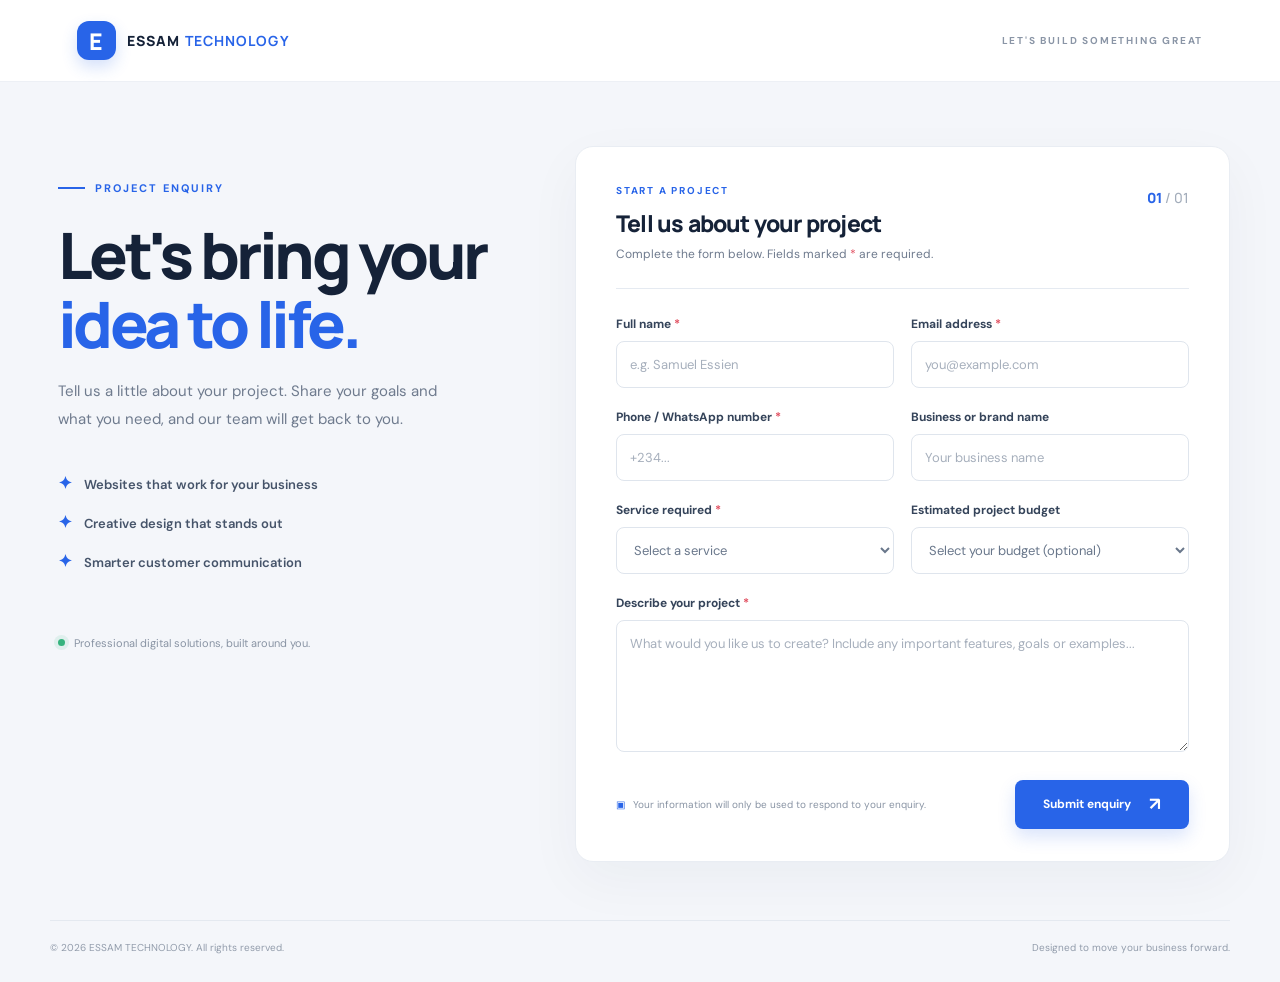
==== index.html @ 838b2a12 "Add files via upload" ====
<!DOCTYPE html>
<html lang="en">
<head>
  <meta charset="UTF-8">
  <meta name="viewport" content="width=device-width, initial-scale=1.0">
  <meta name="theme-color" content="#101827">
  <meta name="description" content="Tell ESSAM TECHNOLOGY about your project. Submit a website, e-commerce, graphic design or WhatsApp automation enquiry.">
  <title>Project Enquiry | ESSAM TECHNOLOGY</title>
  <link rel="preconnect" href="https://fonts.googleapis.com">
  <link rel="preconnect" href="https://fonts.gstatic.com" crossorigin>
  <link href="https://fonts.googleapis.com/css2?family=DM+Sans:wght@400;500;600;700&family=Manrope:wght@400;500;600;700;800&display=swap" rel="stylesheet">
  <link rel="stylesheet" href="style.css">
</head>
<body>
  <header class="topbar">
    <a class="brand" href="#" aria-label="ESSAM TECHNOLOGY home">
      <span class="brand-mark">E</span>
      <span class="brand-name">ESSAM <b>TECHNOLOGY</b></span>
    </a>
    <span class="top-note">LET'S BUILD SOMETHING GREAT</span>
  </header>

  <main class="page-shell">
    <section class="intro">
      <div class="eyebrow"><span class="eyebrow-line"></span> PROJECT ENQUIRY</div>
      <h1>Let's bring your<br><span>idea to life.</span></h1>
      <p class="intro-copy">Tell us a little about your project. Share your goals and what you need, and our team will get back to you.</p>
      <div class="service-points">
        <div><span class="point-icon">✦</span> Websites that work for your business</div>
        <div><span class="point-icon">✦</span> Creative design that stands out</div>
        <div><span class="point-icon">✦</span> Smarter customer communication</div>
      </div>
      <div class="intro-footer">
        <span class="footer-dot"></span>
        <span>Professional digital solutions, built around you.</span>
      </div>
    </section>

    <section class="form-panel" aria-labelledby="form-title">
      <div class="form-heading">
        <div>
          <div class="form-kicker">START A PROJECT</div>
          <h2 id="form-title">Tell us about your project</h2>
          <p>Complete the form below. Fields marked <span class="required">*</span> are required.</p>
        </div>
        <div class="step-number">01 <span>/ 01</span></div>
      </div>

      <form id="enquiryForm">
        <div class="form-grid">
          <div class="field">
            <label for="fullName">Full name <span class="required">*</span></label>
            <input id="fullName" name="fullName" type="text" placeholder="e.g. Samuel Essien" autocomplete="name" required>
          </div>
          <div class="field">
            <label for="email">Email address <span class="required">*</span></label>
            <input id="email" name="email" type="email" placeholder="you@example.com" autocomplete="email" required>
          </div>
          <div class="field">
            <label for="phone">Phone / WhatsApp number <span class="required">*</span></label>
            <input id="phone" name="phone" type="tel" placeholder="+234..." autocomplete="tel" required>
          </div>
          <div class="field">
            <label for="businessName">Business or brand name</label>
            <input id="businessName" name="businessName" type="text" placeholder="Your business name" autocomplete="organization">
          </div>
          <div class="field">
            <label for="service">Service required <span class="required">*</span></label>
            <select id="service" name="service" required>
              <option value="" disabled selected>Select a service</option>
              <option>Website Development</option>
              <option>E-commerce Website Development</option>
              <option>Website Redesign</option>
              <option>Professional Logo Design</option>
              <option>Graphic Design Services</option>
              <option>WhatsApp Business Automation</option>
              <option>Other / Not sure yet</option>
            </select>
          </div>
          <div class="field">
            <label for="budget">Estimated project budget</label>
            <select id="budget" name="budget">
              <option value="" selected>Select your budget (optional)</option>
              <option>Below ₦50,000</option>
              <option>₦50,000 – ₦100,000</option>
              <option>₦100,000 – ₦250,000</option>
              <option>₦250,000 – ₦500,000</option>
              <option>₦500,000 – ₦1,000,000</option>
              <option>Above ₦1,000,000</option>
              <option>Let's discuss</option>
            </select>
          </div>
          <div class="field field-full">
            <label for="description">Describe your project <span class="required">*</span></label>
            <textarea id="description" name="description" rows="5" placeholder="What would you like us to create? Include any important features, goals or examples..." required></textarea>
          </div>
        </div>

        <div class="form-bottom">
          <p class="privacy-note"><span class="lock-icon">▣</span> Your information will only be used to respond to your enquiry.</p>
          <button id="submitBtn" type="submit">
            <span class="button-label">Submit enquiry</span>
            <span class="button-arrow">↗</span>
          </button>
        </div>
        <div id="formMessage" class="form-message" role="status" aria-live="polite"></div>
      </form>
    </section>
  </main>

  <footer class="site-footer">
    <span>© <span id="year"></span> ESSAM TECHNOLOGY. All rights reserved.</span>
    <span>Designed to move your business forward.</span>
  </footer>
  <script src="script.js"></script>
</body>
</html>
---- style.css ----
* { box-sizing: border-box; }
:root {
  --ink: #152238;
  --muted: #6f7b8e;
  --blue: #2864e8;
  --blue-dark: #1c4fc4;
  --line: #e5eaf1;
  --soft: #f5f7fb;
}
html { scroll-behavior: smooth; }
body {
  margin: 0;
  min-height: 100vh;
  color: var(--ink);
  background: #f4f6fa;
  font-family: "DM Sans", sans-serif;
}
.topbar {
  height: 82px;
  padding: 0 max(6vw, 24px);
  display: flex;
  align-items: center;
  justify-content: space-between;
  background: #fff;
  border-bottom: 1px solid #edf0f5;
}
.brand { display: flex; align-items: center; gap: 11px; color: var(--ink); text-decoration: none; }
.brand-mark {
  display: grid; place-items: center; width: 39px; height: 39px; border-radius: 12px;
  color: white; background: var(--blue); font: 800 23px "Manrope", sans-serif;
  box-shadow: 0 7px 16px #2864e833;
}
.brand-name { font: 800 14px "Manrope", sans-serif; letter-spacing: .08em; }
.brand-name b { color: var(--blue); }
.top-note { color: #8a95a6; font-size: 10px; font-weight: 700; letter-spacing: .18em; }
.page-shell {
  width: min(1180px, calc(100% - 48px));
  margin: 64px auto 58px;
  display: grid;
  grid-template-columns: .82fr 1.18fr;
  gap: 70px;
  align-items: start;
}
.intro { padding: 35px 0 0 8px; }
.eyebrow, .form-kicker {
  display: flex; align-items: center; gap: 10px; color: var(--blue);
  font-size: 11px; font-weight: 700; letter-spacing: .18em;
}
.eyebrow-line { width: 27px; height: 2px; background: var(--blue); }
h1 {
  margin: 25px 0 20px; font: 800 clamp(42px, 5vw, 65px)/1.08 "Manrope", sans-serif;
  letter-spacing: -.055em;
}
h1 span { color: var(--blue); }
.intro-copy { max-width: 405px; color: var(--muted); font-size: 15px; line-height: 1.85; }
.service-points { display: grid; gap: 17px; margin-top: 38px; color: #46546a; font-size: 13px; font-weight: 600; }
.point-icon { margin-right: 9px; color: var(--blue); font-size: 17px; }
.intro-footer { display: flex; align-items: center; gap: 9px; margin-top: 64px; color: #8994a4; font-size: 11px; }
.footer-dot { width: 7px; height: 7px; border-radius: 50%; background: #36b37e; box-shadow: 0 0 0 4px #36b37e1c; }
.form-panel {
  padding: 37px 40px 32px; background: #fff; border: 1px solid #e9edf3; border-radius: 18px;
  box-shadow: 0 18px 55px #172b4d0b;
}
.form-heading { display: flex; justify-content: space-between; gap: 20px; padding-bottom: 26px; border-bottom: 1px solid var(--line); }
.form-kicker { font-size: 10px; }
h2 { margin: 10px 0 7px; font: 800 23px "Manrope", sans-serif; letter-spacing: -.035em; }
.form-heading p { margin: 0; color: var(--muted); font-size: 12px; }
.required { color: #e14f60; }
.step-number { color: var(--blue); font: 800 14px "Manrope", sans-serif; white-space: nowrap; padding-top: 4px; }
.step-number span { color: #a3adbb; font-weight: 500; }
.form-grid { display: grid; grid-template-columns: 1fr 1fr; gap: 21px 17px; padding-top: 27px; }
.field { min-width: 0; }
.field-full { grid-column: 1 / -1; }
label { display: block; margin-bottom: 9px; color: #35445a; font-size: 12px; font-weight: 700; }
input, select, textarea {
  width: 100%; border: 1px solid #dfe5ed; border-radius: 8px; background: #fff;
  color: var(--ink); font: 13px "DM Sans", sans-serif; outline: none; transition: border .2s, box-shadow .2s;
}
input, select { height: 47px; padding: 0 13px; }
textarea { min-height: 125px; padding: 13px; resize: vertical; line-height: 1.6; }
input::placeholder, textarea::placeholder { color: #a6afbc; }
select { color: #69778b; }
input:focus, select:focus, textarea:focus { border-color: #7da1f5; box-shadow: 0 0 0 3px #2864e814; }
.form-bottom { display: flex; align-items: center; justify-content: space-between; gap: 16px; margin-top: 23px; }
.privacy-note { color: #8994a4; font-size: 10px; line-height: 1.5; }
.lock-icon { margin-right: 5px; color: var(--blue); }
button {
  display: inline-flex; align-items: center; justify-content: center; gap: 18px; min-width: 174px;
  height: 49px; padding: 0 17px; border: 0; border-radius: 8px; color: #fff;
  background: var(--blue); font: 700 12px "DM Sans", sans-serif; cursor: pointer;
  box-shadow: 0 8px 17px #2864e82c; transition: background .2s, transform .2s;
}
button:hover { background: var(--blue-dark); transform: translateY(-1px); }
button:disabled { opacity: .65; cursor: wait; transform: none; }
.button-arrow { font-size: 18px; }
.form-message { display: none; margin-top: 18px; padding: 12px 14px; border-radius: 8px; font-size: 12px; line-height: 1.6; }
.form-message.show { display: block; }
.form-message.success { color: #176b48; background: #eaf8f1; border: 1px solid #cceedd; }
.form-message.error { color: #a33340; background: #fff0f1; border: 1px solid #f5d1d5; }
.site-footer {
  width: min(1180px, calc(100% - 48px)); margin: 0 auto; padding: 20px 0 28px;
  display: flex; justify-content: space-between; gap: 15px; border-top: 1px solid #e4e9f0;
  color: #929cab; font-size: 10px;
}
@media (max-width: 900px) {
  .page-shell { grid-template-columns: 1fr; gap: 35px; margin-top: 35px; }
  .intro { padding: 5px 3px 0; }
  .intro-footer { margin-top: 30px; }
}
@media (max-width: 600px) {
  .topbar { height: 70px; padding: 0 20px; }
  .top-note { display: none; }
  .page-shell, .site-footer { width: calc(100% - 30px); }
  .page-shell { margin-top: 28px; }
  .form-panel { padding: 25px 19px 22px; border-radius: 14px; }
  .form-grid { grid-template-columns: 1fr; gap: 18px; padding-top: 22px; }
  .field-full { grid-column: auto; }
  h1 { font-size: 45px; }
  h2 { font-size: 20px; }
  .form-bottom { align-items: stretch; flex-direction: column; }
  button { width: 100%; }
  .site-footer { flex-direction: column; }
}
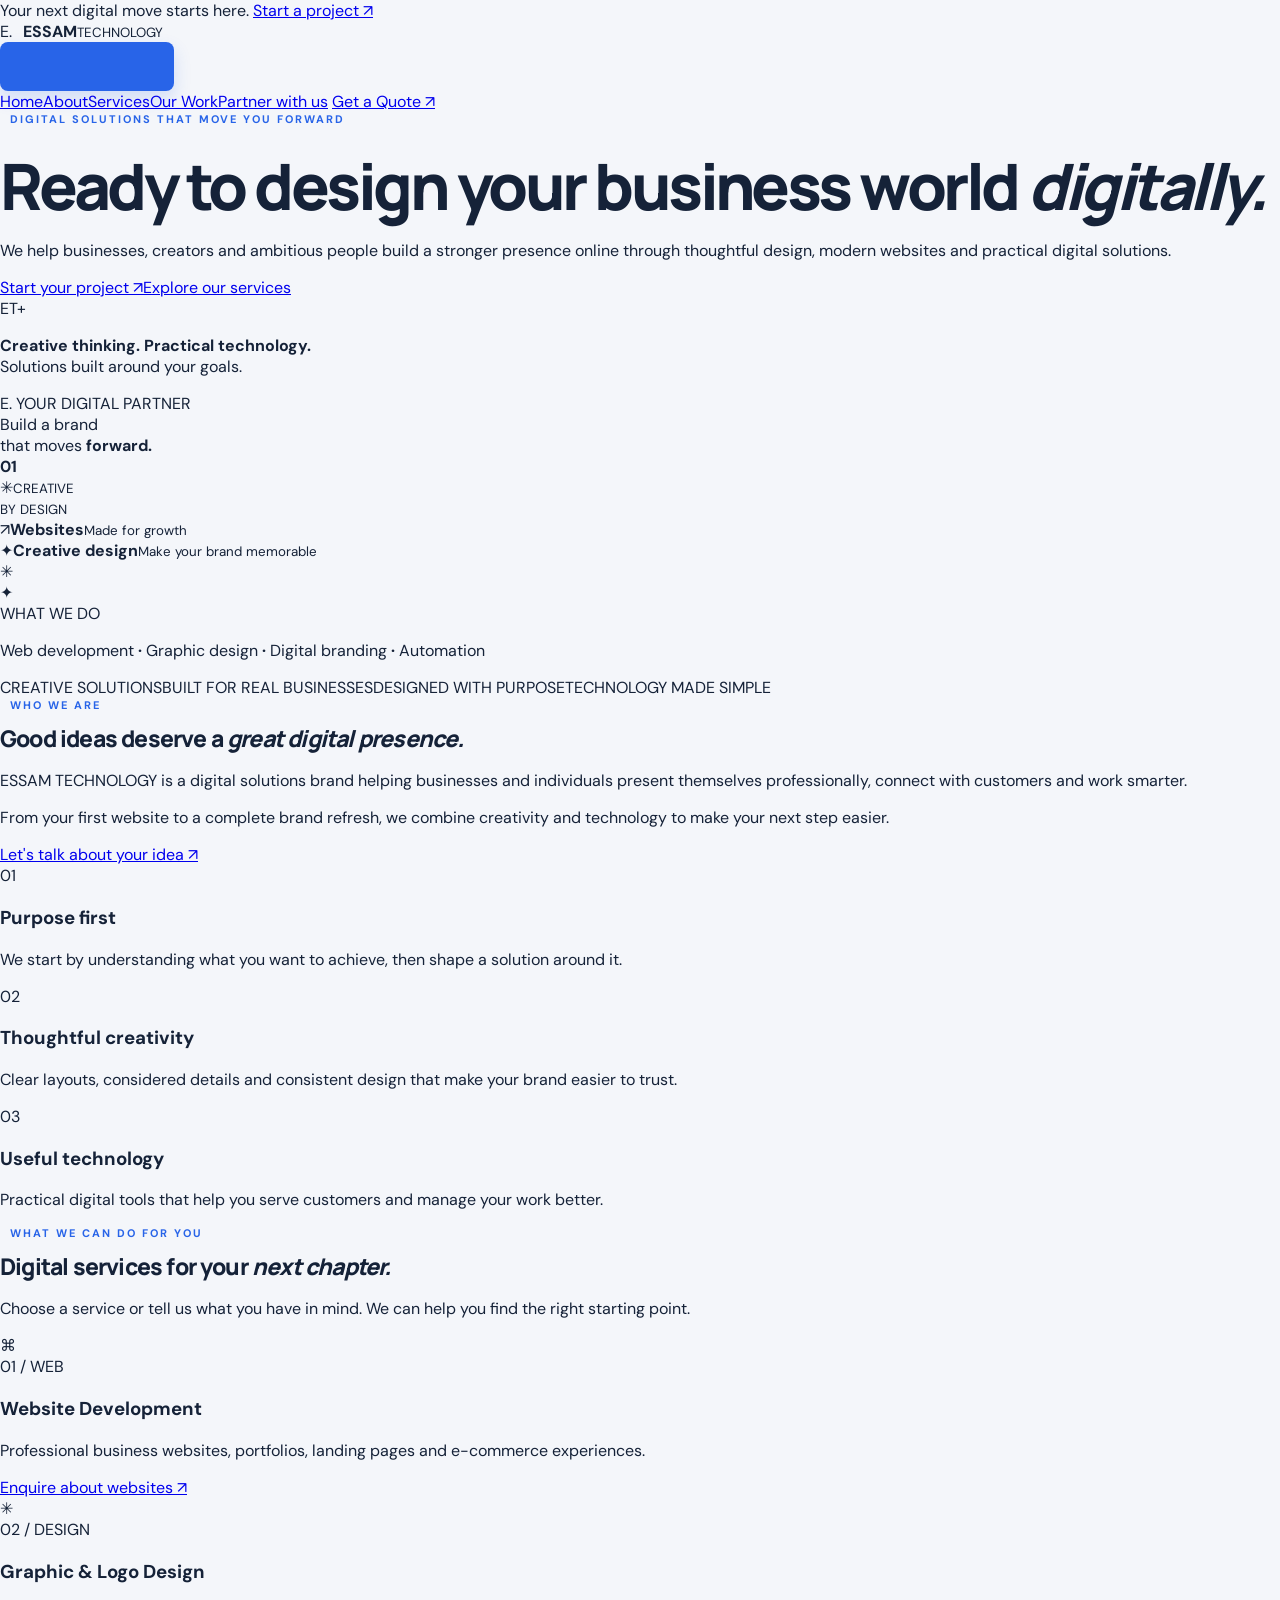
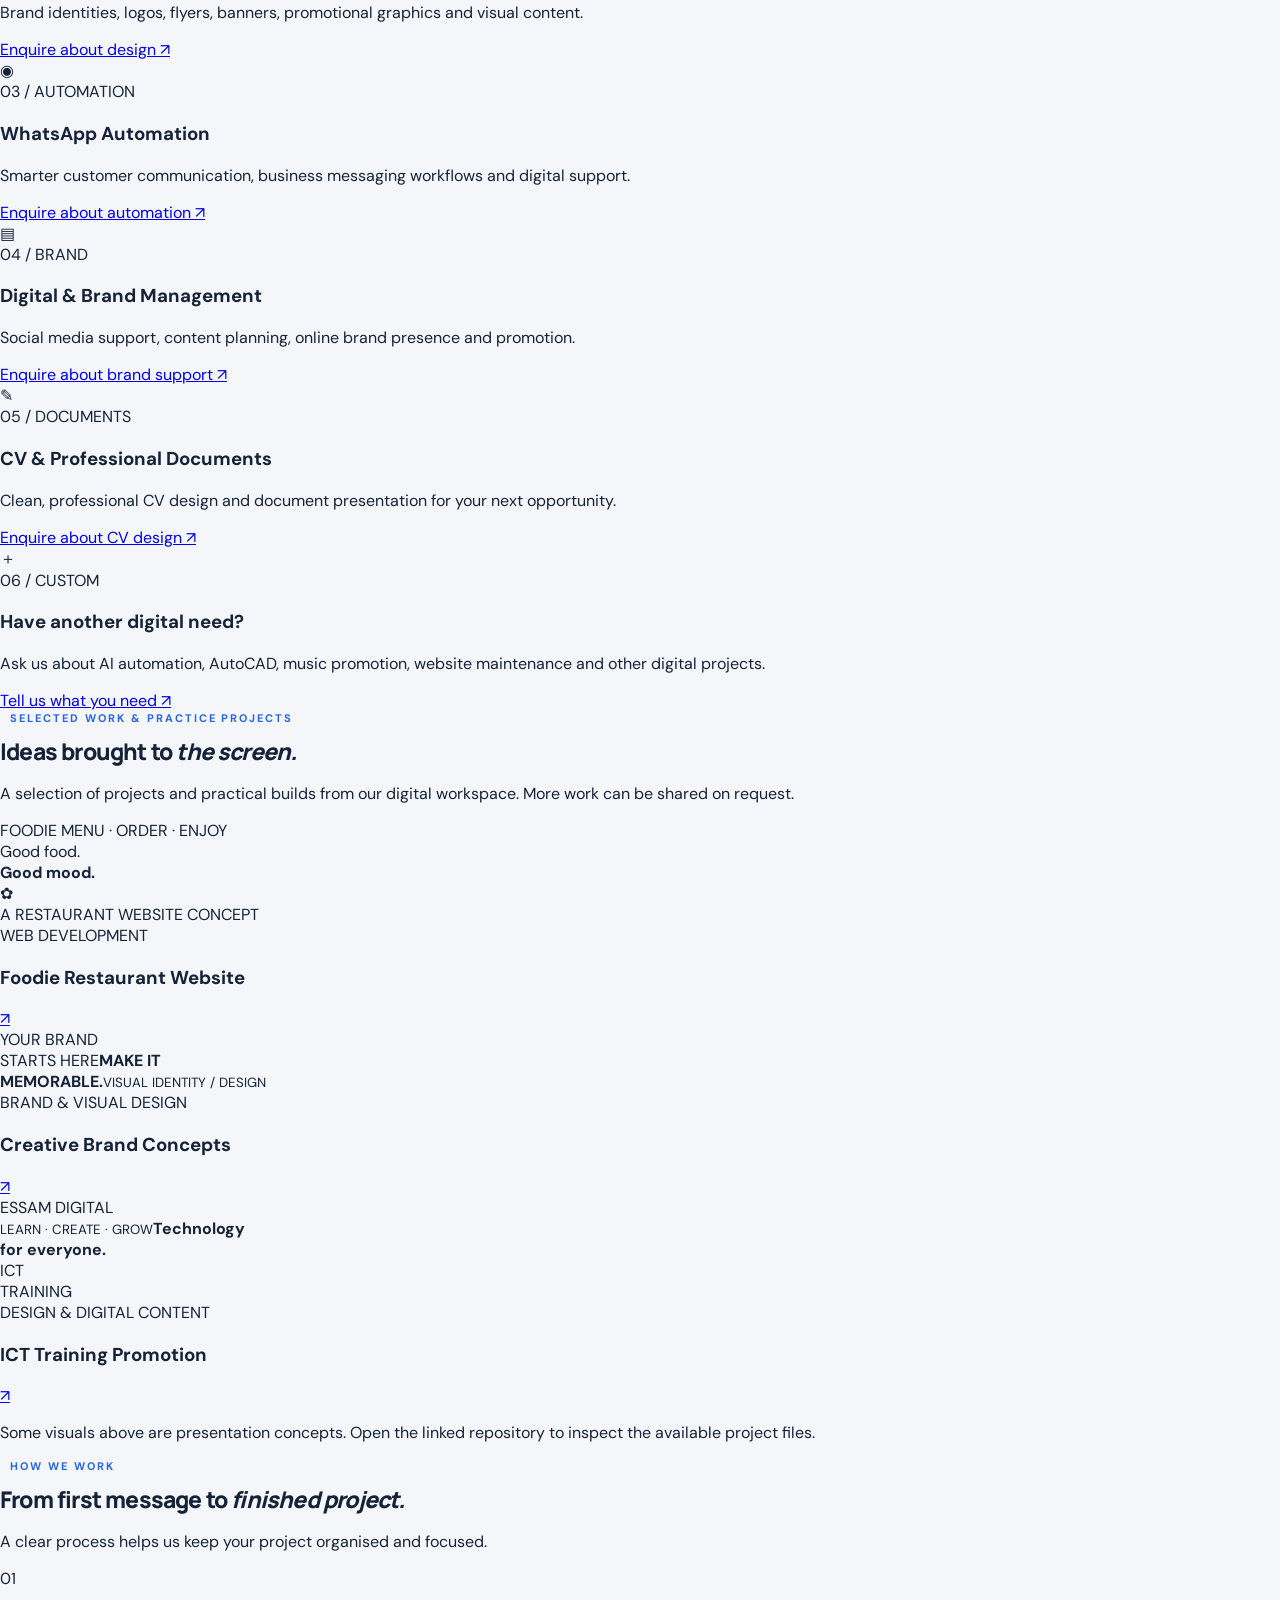
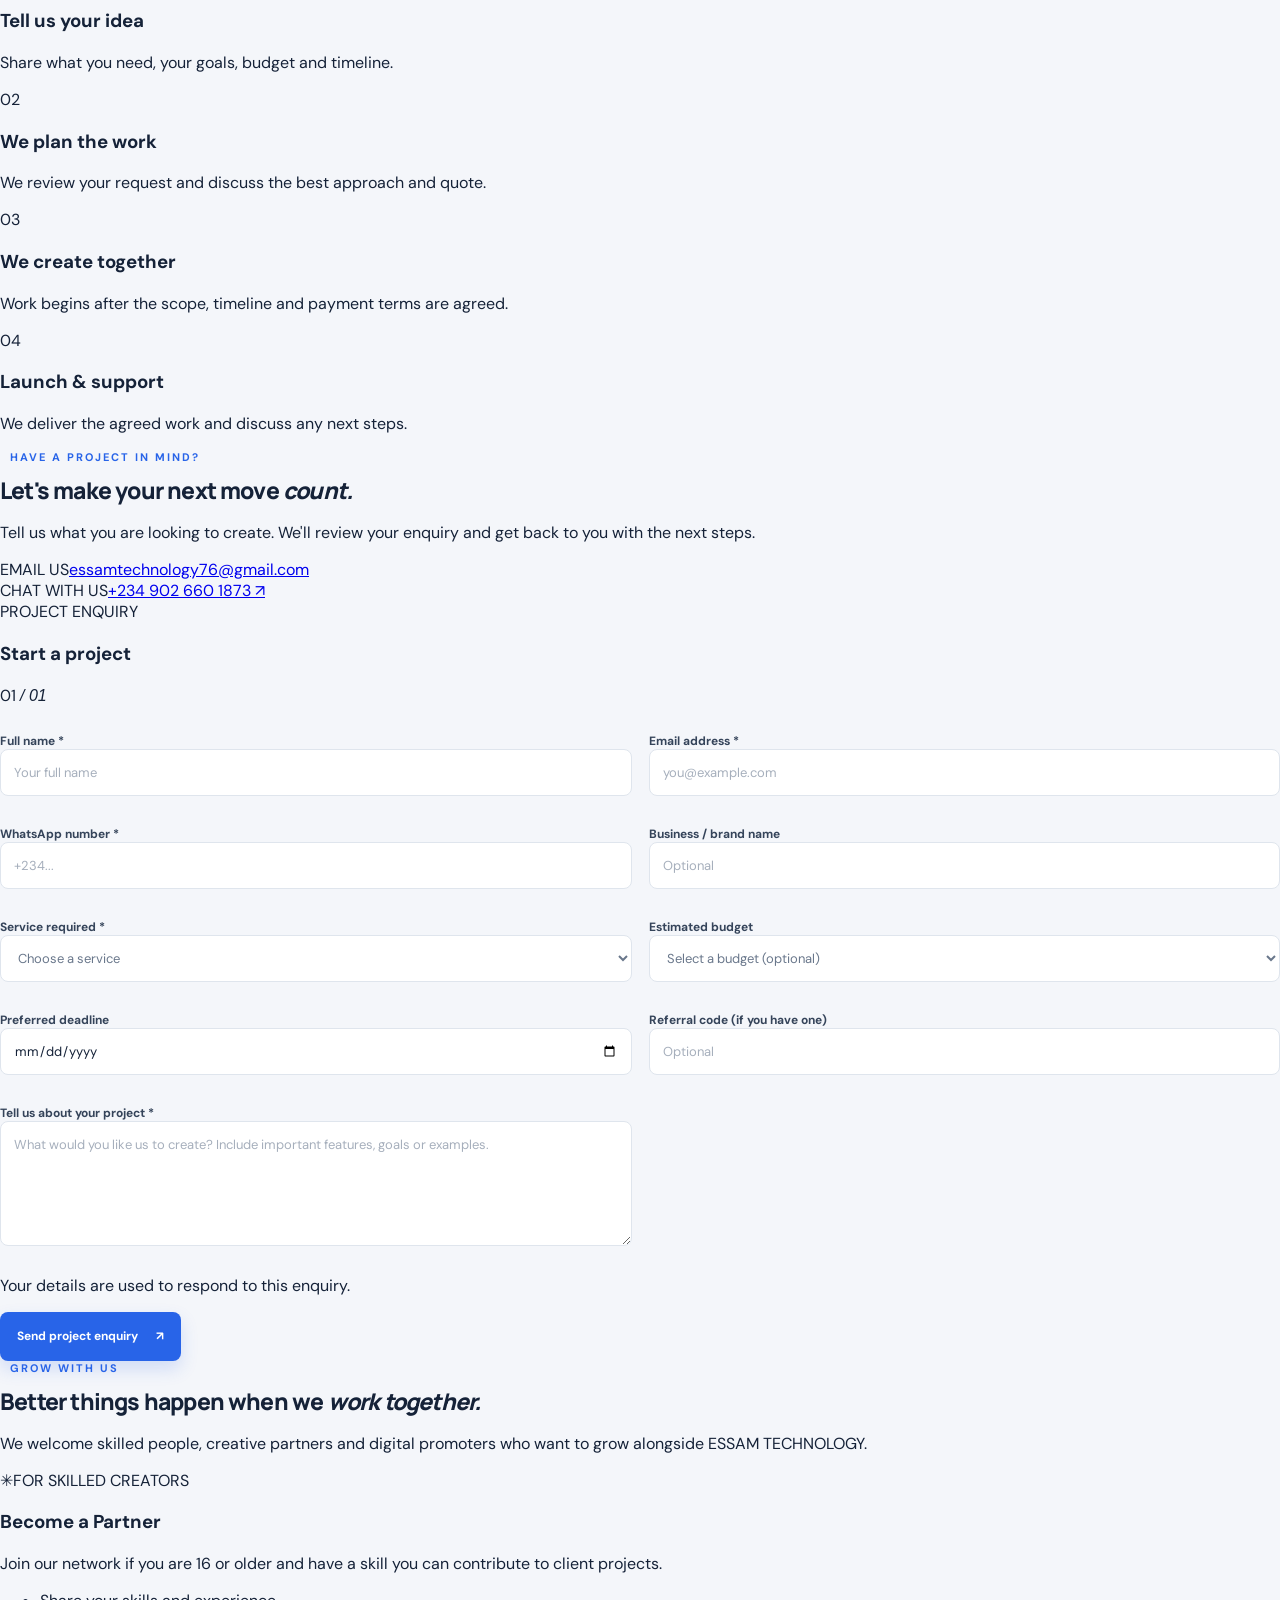
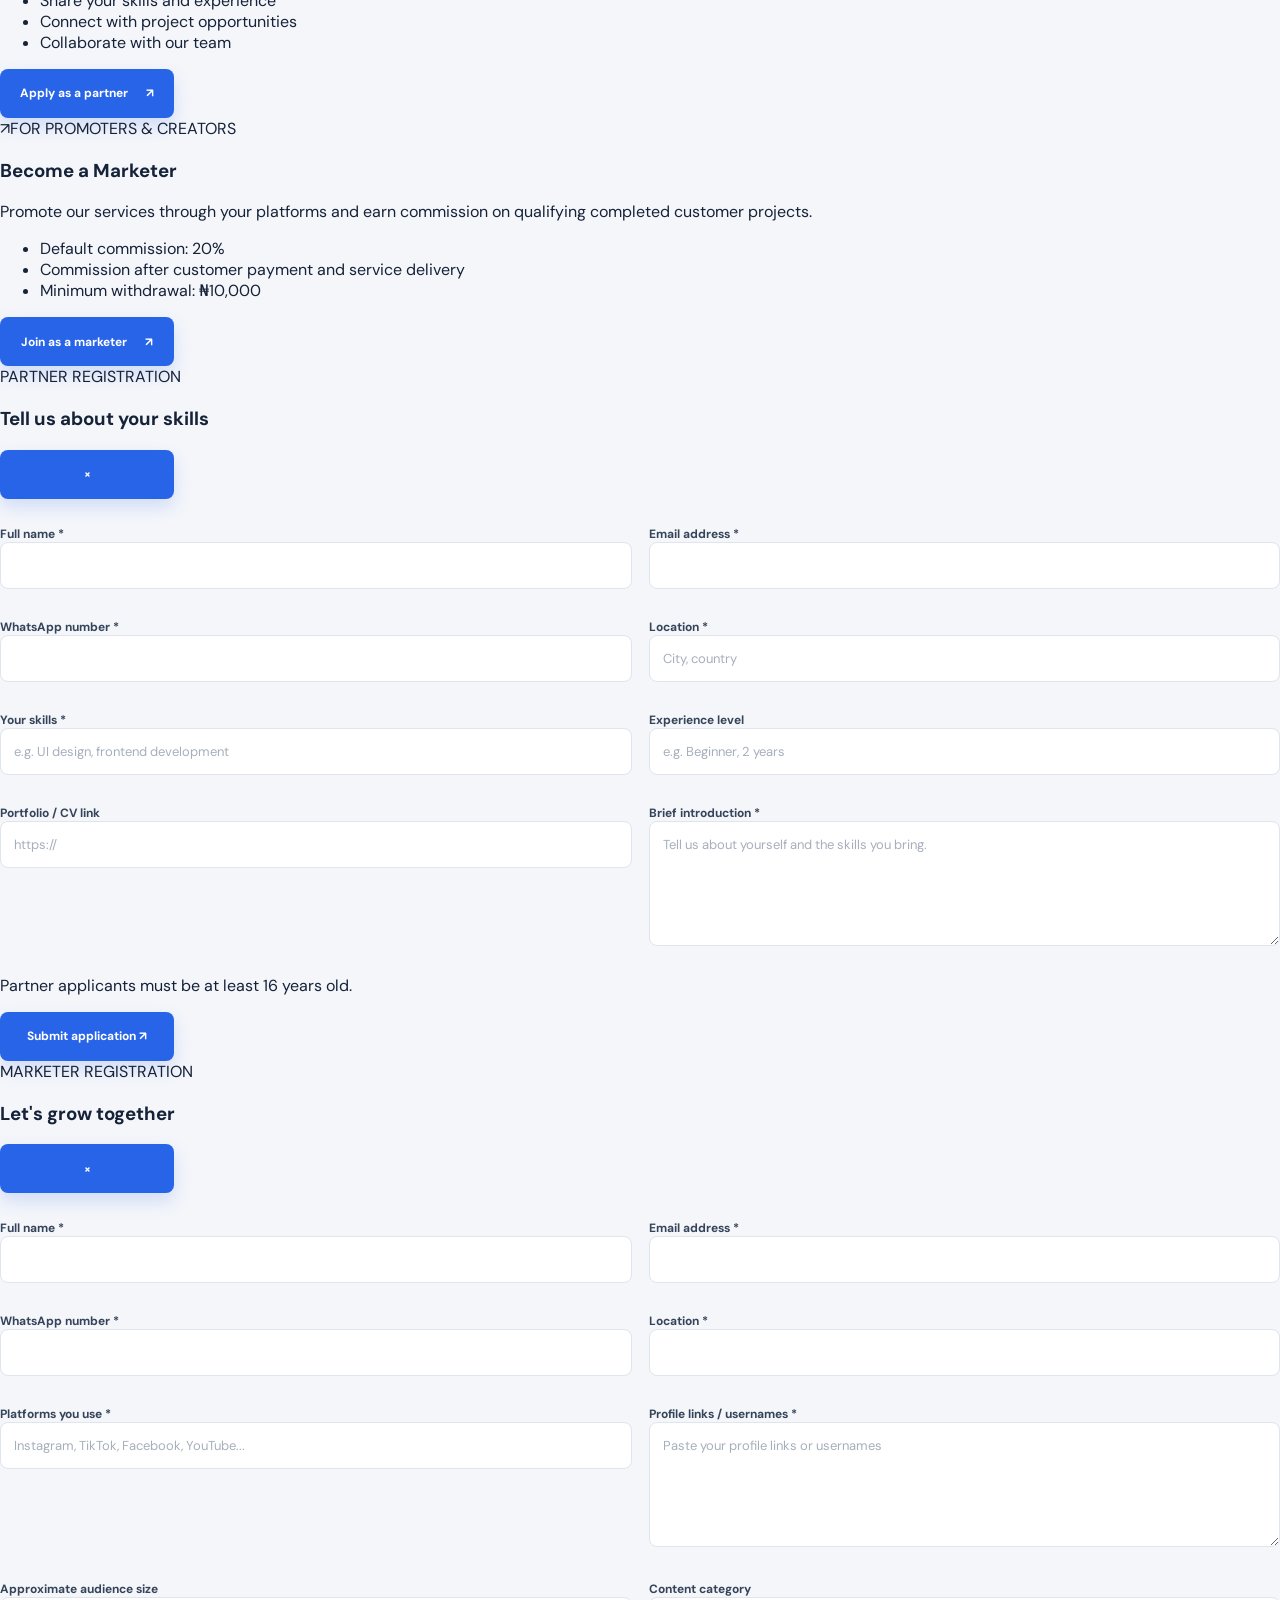
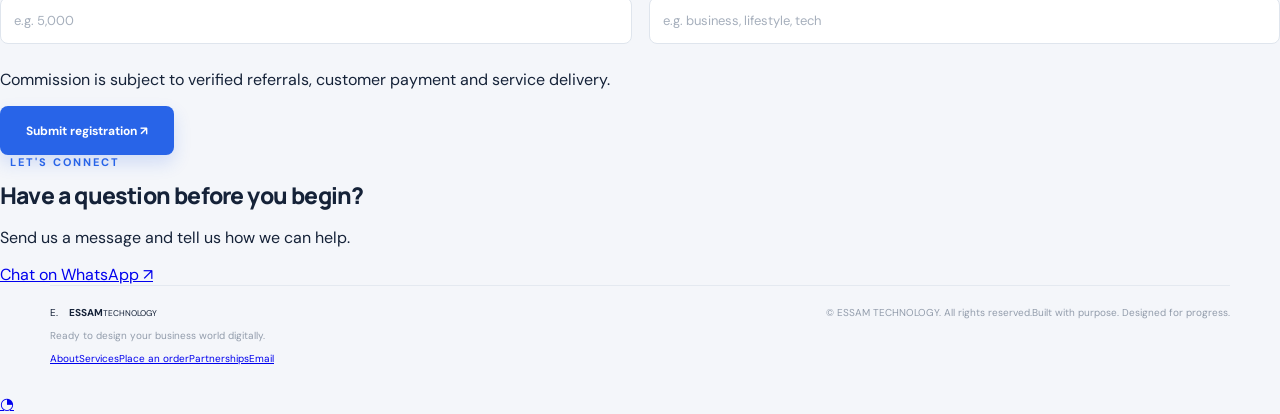
==== commit 8194e3d3: "Build ESSAM TECHNOLOGY multi-section business website" ====
--- a/index.html
+++ b/index.html
@@ -3,115 +3,115 @@
 <head>
   <meta charset="UTF-8">
   <meta name="viewport" content="width=device-width, initial-scale=1.0">
-  <meta name="theme-color" content="#101827">
-  <meta name="description" content="Tell ESSAM TECHNOLOGY about your project. Submit a website, e-commerce, graphic design or WhatsApp automation enquiry.">
-  <title>Project Enquiry | ESSAM TECHNOLOGY</title>
+  <meta name="theme-color" content="#12346b">
+  <meta name="description" content="ESSAM TECHNOLOGY helps businesses grow with professional websites, graphic design, digital branding and smarter WhatsApp automation.">
+  <title>ESSAM TECHNOLOGY | Digital Solutions for Growing Businesses</title>
   <link rel="preconnect" href="https://fonts.googleapis.com">
   <link rel="preconnect" href="https://fonts.gstatic.com" crossorigin>
   <link href="https://fonts.googleapis.com/css2?family=DM+Sans:wght@400;500;600;700&family=Manrope:wght@400;500;600;700;800&display=swap" rel="stylesheet">
   <link rel="stylesheet" href="style.css">
 </head>
 <body>
-  <header class="topbar">
-    <a class="brand" href="#" aria-label="ESSAM TECHNOLOGY home">
-      <span class="brand-mark">E</span>
-      <span class="brand-name">ESSAM <b>TECHNOLOGY</b></span>
-    </a>
-    <span class="top-note">LET'S BUILD SOMETHING GREAT</span>
+  <div class="announcement"><span class="announcement-dot"></span> Your next digital move starts here. <a href="#order">Start a project <span aria-hidden="true">↗</span></a></div>
+  <header class="site-header">
+    <div class="container nav-wrap">
+      <a class="brand" href="#home" aria-label="ESSAM TECHNOLOGY home">
+        <span class="brand-symbol">E<span>.</span></span>
+        <span class="brand-copy"><strong>ESSAM</strong><small>TECHNOLOGY</small></span>
+      </a>
+      <button class="menu-toggle" id="menuToggle" aria-label="Open navigation" aria-expanded="false"><span></span><span></span><span></span></button>
+      <nav class="main-nav" id="mainNav">
+        <a href="#home">Home</a><a href="#about">About</a><a href="#services">Services</a><a href="#projects">Our Work</a><a href="#partners">Partner with us</a>
+        <a class="nav-cta" href="#order">Get a Quote <span>↗</span></a>
+      </nav>
+    </div>
   </header>
 
-  <main class="page-shell">
-    <section class="intro">
-      <div class="eyebrow"><span class="eyebrow-line"></span> PROJECT ENQUIRY</div>
-      <h1>Let's bring your<br><span>idea to life.</span></h1>
-      <p class="intro-copy">Tell us a little about your project. Share your goals and what you need, and our team will get back to you.</p>
-      <div class="service-points">
-        <div><span class="point-icon">✦</span> Websites that work for your business</div>
-        <div><span class="point-icon">✦</span> Creative design that stands out</div>
-        <div><span class="point-icon">✦</span> Smarter customer communication</div>
+  <main>
+    <section class="hero section" id="home">
+      <div class="container hero-grid">
+        <div class="hero-content">
+          <div class="eyebrow"><span></span> DIGITAL SOLUTIONS THAT MOVE YOU FORWARD</div>
+          <h1>Ready to design your business world <em>digitally.</em></h1>
+          <p class="hero-lead">We help businesses, creators and ambitious people build a stronger presence online through thoughtful design, modern websites and practical digital solutions.</p>
+          <div class="hero-actions"><a class="btn btn-primary" href="#order">Start your project <span>↗</span></a><a class="btn btn-outline" href="#services">Explore our services</a></div>
+          <div class="hero-proof"><div class="proof-avatars"><span>E</span><span>T</span><span>+</span></div><p><strong>Creative thinking. Practical technology.</strong><br>Solutions built around your goals.</p></div>
+        </div>
+        <div class="hero-art" aria-label="Abstract digital business illustration">
+          <div class="art-orbit orbit-one"></div><div class="art-orbit orbit-two"></div>
+          <div class="art-card card-main"><div class="art-card-top"><span class="mini-brand">E.</span><span class="live-pill"><i></i> YOUR DIGITAL PARTNER</span></div><div class="art-heading">Build a brand<br>that moves <b>forward.</b></div><div class="art-lines"><span></span><span></span><span></span></div><div class="art-visual"><div class="visual-window"><div class="window-dots"><i></i><i></i><i></i></div><div class="window-content"><span></span><span></span><span></span><b>01</b></div></div><div class="visual-tile"><span>✳</span><small>CREATIVE<br>BY DESIGN</small></div></div></div>
+          <div class="floating-chip chip-top"><span class="chip-icon">↗</span><span><b>Websites</b><small>Made for growth</small></span></div>
+          <div class="floating-chip chip-bottom"><span class="chip-icon chip-light">✦</span><span><b>Creative design</b><small>Make your brand memorable</small></span></div>
+          <div class="art-spark spark-one">✳</div><div class="art-spark spark-two">✦</div>
+        </div>
       </div>
-      <div class="intro-footer">
-        <span class="footer-dot"></span>
-        <span>Professional digital solutions, built around you.</span>
+      <div class="container hero-bottom"><span>WHAT WE DO</span><div class="hero-bottom-line"></div><p>Web development <b>·</b> Graphic design <b>·</b> Digital branding <b>·</b> Automation</p></div>
+    </section>
+
+    <section class="trust-strip"><div class="container trust-inner"><span>CREATIVE SOLUTIONS</span><span>BUILT FOR REAL BUSINESSES</span><span>DESIGNED WITH PURPOSE</span><span>TECHNOLOGY MADE SIMPLE</span></div></section>
+
+    <section class="section about-section" id="about">
+      <div class="container about-grid">
+        <div class="section-intro"><div class="eyebrow"><span></span> WHO WE ARE</div><h2>Good ideas deserve a <em>great digital presence.</em></h2></div>
+        <div class="about-copy"><p>ESSAM TECHNOLOGY is a digital solutions brand helping businesses and individuals present themselves professionally, connect with customers and work smarter.</p><p>From your first website to a complete brand refresh, we combine creativity and technology to make your next step easier.</p><a class="text-link" href="#order">Let's talk about your idea <span>↗</span></a></div>
+      </div>
+      <div class="container values-grid"><article class="value-card"><span class="value-no">01</span><h3>Purpose first</h3><p>We start by understanding what you want to achieve, then shape a solution around it.</p></article><article class="value-card"><span class="value-no">02</span><h3>Thoughtful creativity</h3><p>Clear layouts, considered details and consistent design that make your brand easier to trust.</p></article><article class="value-card"><span class="value-no">03</span><h3>Useful technology</h3><p>Practical digital tools that help you serve customers and manage your work better.</p></article></div>
+    </section>
+
+    <section class="section services-section" id="services">
+      <div class="container"><div class="section-heading"><div><div class="eyebrow"><span></span> WHAT WE CAN DO FOR YOU</div><h2>Digital services for your <em>next chapter.</em></h2></div><p>Choose a service or tell us what you have in mind. We can help you find the right starting point.</p></div>
+        <div class="services-grid">
+          <article class="service-card"><div class="service-icon">⌘</div><span class="service-index">01 / WEB</span><h3>Website Development</h3><p>Professional business websites, portfolios, landing pages and e-commerce experiences.</p><a href="#order" data-service="Website Development">Enquire about websites <span>↗</span></a></article>
+          <article class="service-card"><div class="service-icon">✳</div><span class="service-index">02 / DESIGN</span><h3>Graphic & Logo Design</h3><p>Brand identities, logos, flyers, banners, promotional graphics and visual content.</p><a href="#order" data-service="Graphic Design Services">Enquire about design <span>↗</span></a></article>
+          <article class="service-card"><div class="service-icon">◉</div><span class="service-index">03 / AUTOMATION</span><h3>WhatsApp Automation</h3><p>Smarter customer communication, business messaging workflows and digital support.</p><a href="#order" data-service="WhatsApp Business Automation">Enquire about automation <span>↗</span></a></article>
+          <article class="service-card"><div class="service-icon">▤</div><span class="service-index">04 / BRAND</span><h3>Digital & Brand Management</h3><p>Social media support, content planning, online brand presence and promotion.</p><a href="#order" data-service="Social Media & Brand Management">Enquire about brand support <span>↗</span></a></article>
+          <article class="service-card"><div class="service-icon">✎</div><span class="service-index">05 / DOCUMENTS</span><h3>CV & Professional Documents</h3><p>Clean, professional CV design and document presentation for your next opportunity.</p><a href="#order" data-service="CV Design">Enquire about CV design <span>↗</span></a></article>
+          <article class="service-card service-card-featured"><div class="service-icon">＋</div><span class="service-index">06 / CUSTOM</span><h3>Have another digital need?</h3><p>Ask us about AI automation, AutoCAD, music promotion, website maintenance and other digital projects.</p><a href="#order" data-service="Other / Custom Digital Service">Tell us what you need <span>↗</span></a></article>
+        </div>
       </div>
     </section>
 
-    <section class="form-panel" aria-labelledby="form-title">
-      <div class="form-heading">
-        <div>
-          <div class="form-kicker">START A PROJECT</div>
-          <h2 id="form-title">Tell us about your project</h2>
-          <p>Complete the form below. Fields marked <span class="required">*</span> are required.</p>
+    <section class="section projects-section" id="projects">
+      <div class="container"><div class="section-heading"><div><div class="eyebrow"><span></span> SELECTED WORK & PRACTICE PROJECTS</div><h2>Ideas brought to <em>the screen.</em></h2></div><p>A selection of projects and practical builds from our digital workspace. More work can be shared on request.</p></div>
+        <div class="projects-grid">
+          <article class="project-card project-blue"><div class="project-preview preview-food"><div class="preview-top">FOODIE <span>MENU · ORDER · ENJOY</span></div><div class="food-layout"><div class="food-title">Good food.<br><b>Good mood.</b></div><div class="food-plate">✿</div></div><div class="preview-bottom">A RESTAURANT WEBSITE CONCEPT</div></div><div class="project-meta"><div><span>WEB DEVELOPMENT</span><h3>Foodie Restaurant Website</h3></div><a href="https://github.com/essamtechnology76-wq/foodie-restaurant-website" target="_blank" rel="noopener" aria-label="View Foodie repository">↗</a></div></article>
+          <article class="project-card project-lilac"><div class="project-preview preview-brand"><div class="brand-poster"><span>YOUR BRAND<br>STARTS HERE</span><b>MAKE IT<br>MEMORABLE.</b><small>VISUAL IDENTITY / DESIGN</small></div><div class="brand-shape"></div></div><div class="project-meta"><div><span>BRAND & VISUAL DESIGN</span><h3>Creative Brand Concepts</h3></div><a href="#order" aria-label="Ask about brand design">↗</a></div></article>
+          <article class="project-card project-sky"><div class="project-preview preview-digital"><div class="digital-window"><div class="digital-head"><i></i><i></i><i></i><span>ESSAM DIGITAL</span></div><div class="digital-content"><small>LEARN · CREATE · GROW</small><b>Technology<br>for everyone.</b><div class="digital-bars"><i></i><i></i><i></i></div></div></div><div class="digital-sticker">ICT<br>TRAINING</div></div><div class="project-meta"><div><span>DESIGN & DIGITAL CONTENT</span><h3>ICT Training Promotion</h3></div><a href="#order" aria-label="Ask about promotional design">↗</a></div></article>
         </div>
-        <div class="step-number">01 <span>/ 01</span></div>
+        <p class="project-note">Some visuals above are presentation concepts. Open the linked repository to inspect the available project files.</p>
       </div>
+    </section>
 
-      <form id="enquiryForm">
-        <div class="form-grid">
-          <div class="field">
-            <label for="fullName">Full name <span class="required">*</span></label>
-            <input id="fullName" name="fullName" type="text" placeholder="e.g. Samuel Essien" autocomplete="name" required>
+    <section class="section process-section"><div class="container"><div class="section-heading"><div><div class="eyebrow"><span></span> HOW WE WORK</div><h2>From first message to <em>finished project.</em></h2></div><p>A clear process helps us keep your project organised and focused.</p></div><div class="process-grid"><article><span>01</span><h3>Tell us your idea</h3><p>Share what you need, your goals, budget and timeline.</p></article><article><span>02</span><h3>We plan the work</h3><p>We review your request and discuss the best approach and quote.</p></article><article><span>03</span><h3>We create together</h3><p>Work begins after the scope, timeline and payment terms are agreed.</p></article><article><span>04</span><h3>Launch & support</h3><p>We deliver the agreed work and discuss any next steps.</p></article></div></div></section>
+
+    <section class="section order-section" id="order"><div class="container order-wrap"><div class="order-copy"><div class="eyebrow eyebrow-light"><span></span> HAVE A PROJECT IN MIND?</div><h2>Let's make your next move <em>count.</em></h2><p>Tell us what you are looking to create. We'll review your enquiry and get back to you with the next steps.</p><div class="contact-detail"><span>EMAIL US</span><a href="mailto:essamtechnology76@gmail.com">essamtechnology76@gmail.com</a></div><div class="contact-detail"><span>CHAT WITH US</span><a href="https://wa.me/2349026601873" target="_blank" rel="noopener">+234 902 660 1873 ↗</a></div></div>
+      <div class="form-card"><div class="form-card-heading"><div><span class="form-overline">PROJECT ENQUIRY</span><h3>Start a project</h3></div><span class="form-step">01 <i>/ 01</i></span></div>
+        <form data-form="order" class="site-form" id="orderForm">
+          <div class="form-grid"><label>Full name *<input name="fullName" autocomplete="name" required maxlength="150" placeholder="Your full name"></label><label>Email address *<input name="email" type="email" autocomplete="email" required placeholder="you@example.com"></label><label>WhatsApp number *<input name="whatsapp" type="tel" autocomplete="tel" required placeholder="+234..."></label><label>Business / brand name<input name="businessName" autocomplete="organization" placeholder="Optional"></label>
+            <label class="field-wide">Service required *<select name="service" required><option value="">Choose a service</option><option>Website Development</option><option>E-commerce Website Development</option><option>Restaurant Website</option><option>Portfolio Website</option><option>Website Redesign</option><option>Landing Page</option><option>Graphic Design Services</option><option>Logo Design</option><option>WhatsApp Business Automation</option><option>Social Media & Brand Management</option><option>CV Design</option><option>AI Automation</option><option>AutoCAD</option><option>Music Promotion</option><option>Website Maintenance</option><option>Other / Custom Digital Service</option></select></label>
+            <label>Estimated budget<select name="budget"><option value="">Select a budget (optional)</option><option>Below ₦50,000</option><option>₦50,000 – ₦100,000</option><option>₦100,000 – ₦250,000</option><option>₦250,000 – ₦500,000</option><option>₦500,000 – ₦1,000,000</option><option>Above ₦1,000,000</option><option>Let's discuss</option></select></label><label>Preferred deadline<input name="deadline" type="date"></label>
+            <label class="field-wide">Referral code (if you have one)<input name="referralCode" placeholder="Optional"></label><label class="field-wide">Tell us about your project *<textarea name="description" rows="4" required placeholder="What would you like us to create? Include important features, goals or examples."></textarea></label>
           </div>
-          <div class="field">
-            <label for="email">Email address <span class="required">*</span></label>
-            <input id="email" name="email" type="email" placeholder="you@example.com" autocomplete="email" required>
-          </div>
-          <div class="field">
-            <label for="phone">Phone / WhatsApp number <span class="required">*</span></label>
-            <input id="phone" name="phone" type="tel" placeholder="+234..." autocomplete="tel" required>
-          </div>
-          <div class="field">
-            <label for="businessName">Business or brand name</label>
-            <input id="businessName" name="businessName" type="text" placeholder="Your business name" autocomplete="organization">
-          </div>
-          <div class="field">
-            <label for="service">Service required <span class="required">*</span></label>
-            <select id="service" name="service" required>
-              <option value="" disabled selected>Select a service</option>
-              <option>Website Development</option>
-              <option>E-commerce Website Development</option>
-              <option>Website Redesign</option>
-              <option>Professional Logo Design</option>
-              <option>Graphic Design Services</option>
-              <option>WhatsApp Business Automation</option>
-              <option>Other / Not sure yet</option>
-            </select>
-          </div>
-          <div class="field">
-            <label for="budget">Estimated project budget</label>
-            <select id="budget" name="budget">
-              <option value="" selected>Select your budget (optional)</option>
-              <option>Below ₦50,000</option>
-              <option>₦50,000 – ₦100,000</option>
-              <option>₦100,000 – ₦250,000</option>
-              <option>₦250,000 – ₦500,000</option>
-              <option>₦500,000 – ₦1,000,000</option>
-              <option>Above ₦1,000,000</option>
-              <option>Let's discuss</option>
-            </select>
-          </div>
-          <div class="field field-full">
-            <label for="description">Describe your project <span class="required">*</span></label>
-            <textarea id="description" name="description" rows="5" placeholder="What would you like us to create? Include any important features, goals or examples..." required></textarea>
-          </div>
-        </div>
+          <div class="form-actions"><p>Your details are used to respond to this enquiry.</p><button class="btn btn-primary btn-submit" type="submit">Send project enquiry <span>↗</span></button></div><div class="form-feedback" role="status" aria-live="polite"></div>
+        </form>
+      </div>
+    </div></section>
 
-        <div class="form-bottom">
-          <p class="privacy-note"><span class="lock-icon">▣</span> Your information will only be used to respond to your enquiry.</p>
-          <button id="submitBtn" type="submit">
-            <span class="button-label">Submit enquiry</span>
-            <span class="button-arrow">↗</span>
-          </button>
-        </div>
-        <div id="formMessage" class="form-message" role="status" aria-live="polite"></div>
-      </form>
+    <section class="section community-section" id="partners"><div class="container"><div class="section-heading"><div><div class="eyebrow"><span></span> GROW WITH US</div><h2>Better things happen when we <em>work together.</em></h2></div><p>We welcome skilled people, creative partners and digital promoters who want to grow alongside ESSAM TECHNOLOGY.</p></div>
+      <div class="community-grid">
+        <article class="community-card"><span class="community-icon">✳</span><span class="service-index">FOR SKILLED CREATORS</span><h3>Become a Partner</h3><p>Join our network if you are 16 or older and have a skill you can contribute to client projects.</p><ul><li>Share your skills and experience</li><li>Connect with project opportunities</li><li>Collaborate with our team</li></ul><button class="btn btn-outline open-form" data-target="partnerForm">Apply as a partner <span>↗</span></button></article>
+        <article class="community-card community-card-blue"><span class="community-icon">↗</span><span class="service-index">FOR PROMOTERS & CREATORS</span><h3>Become a Marketer</h3><p>Promote our services through your platforms and earn commission on qualifying completed customer projects.</p><ul><li>Default commission: 20%</li><li>Commission after customer payment and service delivery</li><li>Minimum withdrawal: ₦10,000</li></ul><button class="btn btn-primary open-form" data-target="marketerForm">Join as a marketer <span>↗</span></button></article>
+      </div>
+      <div class="inline-form-wrap" id="partnerFormWrap"><div class="form-card compact-form"><div class="form-card-heading"><div><span class="form-overline">PARTNER REGISTRATION</span><h3>Tell us about your skills</h3></div><button type="button" class="close-form" aria-label="Close form">×</button></div><form data-form="partner" id="partnerForm" class="site-form"><div class="form-grid"><label>Full name *<input name="fullName" required maxlength="150"></label><label>Email address *<input name="email" type="email" required></label><label>WhatsApp number *<input name="whatsapp" type="tel" required></label><label>Location *<input name="location" required placeholder="City, country"></label><label class="field-wide">Your skills *<input name="skills" required placeholder="e.g. UI design, frontend development"></label><label>Experience level<input name="experience" placeholder="e.g. Beginner, 2 years"></label><label>Portfolio / CV link<input name="portfolioLink" type="url" placeholder="https://"></label><label class="field-wide">Brief introduction *<textarea name="introduction" required rows="3" placeholder="Tell us about yourself and the skills you bring."></textarea></label></div><div class="form-actions"><p>Partner applicants must be at least 16 years old.</p><button class="btn btn-primary btn-submit" type="submit">Submit application ↗</button></div><div class="form-feedback" role="status" aria-live="polite"></div></form></div></div>
+      <div class="inline-form-wrap" id="marketerFormWrap"><div class="form-card compact-form"><div class="form-card-heading"><div><span class="form-overline">MARKETER REGISTRATION</span><h3>Let's grow together</h3></div><button type="button" class="close-form" aria-label="Close form">×</button></div><form data-form="marketer" id="marketerForm" class="site-form"><div class="form-grid"><label>Full name *<input name="fullName" required maxlength="150"></label><label>Email address *<input name="email" type="email" required></label><label>WhatsApp number *<input name="whatsapp" type="tel" required></label><label>Location *<input name="location" required></label><label class="field-wide">Platforms you use *<input name="platforms" required placeholder="Instagram, TikTok, Facebook, YouTube..."></label><label class="field-wide">Profile links / usernames *<textarea name="platformLinks" rows="2" required placeholder="Paste your profile links or usernames"></textarea></label><label>Approximate audience size<input name="followers" placeholder="e.g. 5,000"></label><label>Content category<input name="contentCategory" placeholder="e.g. business, lifestyle, tech"></label></div><div class="form-actions"><p>Commission is subject to verified referrals, customer payment and service delivery.</p><button class="btn btn-primary btn-submit" type="submit">Submit registration ↗</button></div><div class="form-feedback" role="status" aria-live="polite"></div></form></div></div>
+    </div></section>
+
+    <section class="section contact-section" id="contact"><div class="container contact-banner"><div><div class="eyebrow"><span></span> LET'S CONNECT</div><h2>Have a question before you begin?</h2><p>Send us a message and tell us how we can help.</p></div><a class="btn btn-primary" href="https://wa.me/2349026601873?text=Hello%20ESSAM%20TECHNOLOGY%2C%20I%20would%20like%20to%20make%20an%20enquiry." target="_blank" rel="noopener">Chat on WhatsApp <span>↗</span></a></div>
     </section>
   </main>
 
-  <footer class="site-footer">
-    <span>© <span id="year"></span> ESSAM TECHNOLOGY. All rights reserved.</span>
-    <span>Designed to move your business forward.</span>
-  </footer>
+  <footer class="site-footer"><div class="container footer-top"><a class="brand brand-footer" href="#home"><span class="brand-symbol">E<span>.</span></span><span class="brand-copy"><strong>ESSAM</strong><small>TECHNOLOGY</small></span></a><p>Ready to design your business world digitally.</p><div class="footer-links"><a href="#about">About</a><a href="#services">Services</a><a href="#order">Place an order</a><a href="#partners">Partnerships</a><a href="mailto:essamtechnology76@gmail.com">Email</a></div></div><div class="container footer-bottom"><span>© <span id="year"></span> ESSAM TECHNOLOGY. All rights reserved.</span><span>Built with purpose. Designed for progress.</span></div></footer>
+  <a class="whatsapp-float" href="https://wa.me/2349026601873" target="_blank" rel="noopener" aria-label="Chat with ESSAM TECHNOLOGY on WhatsApp">◔</a>
   <script src="script.js"></script>
 </body>
-</html>
+</html>
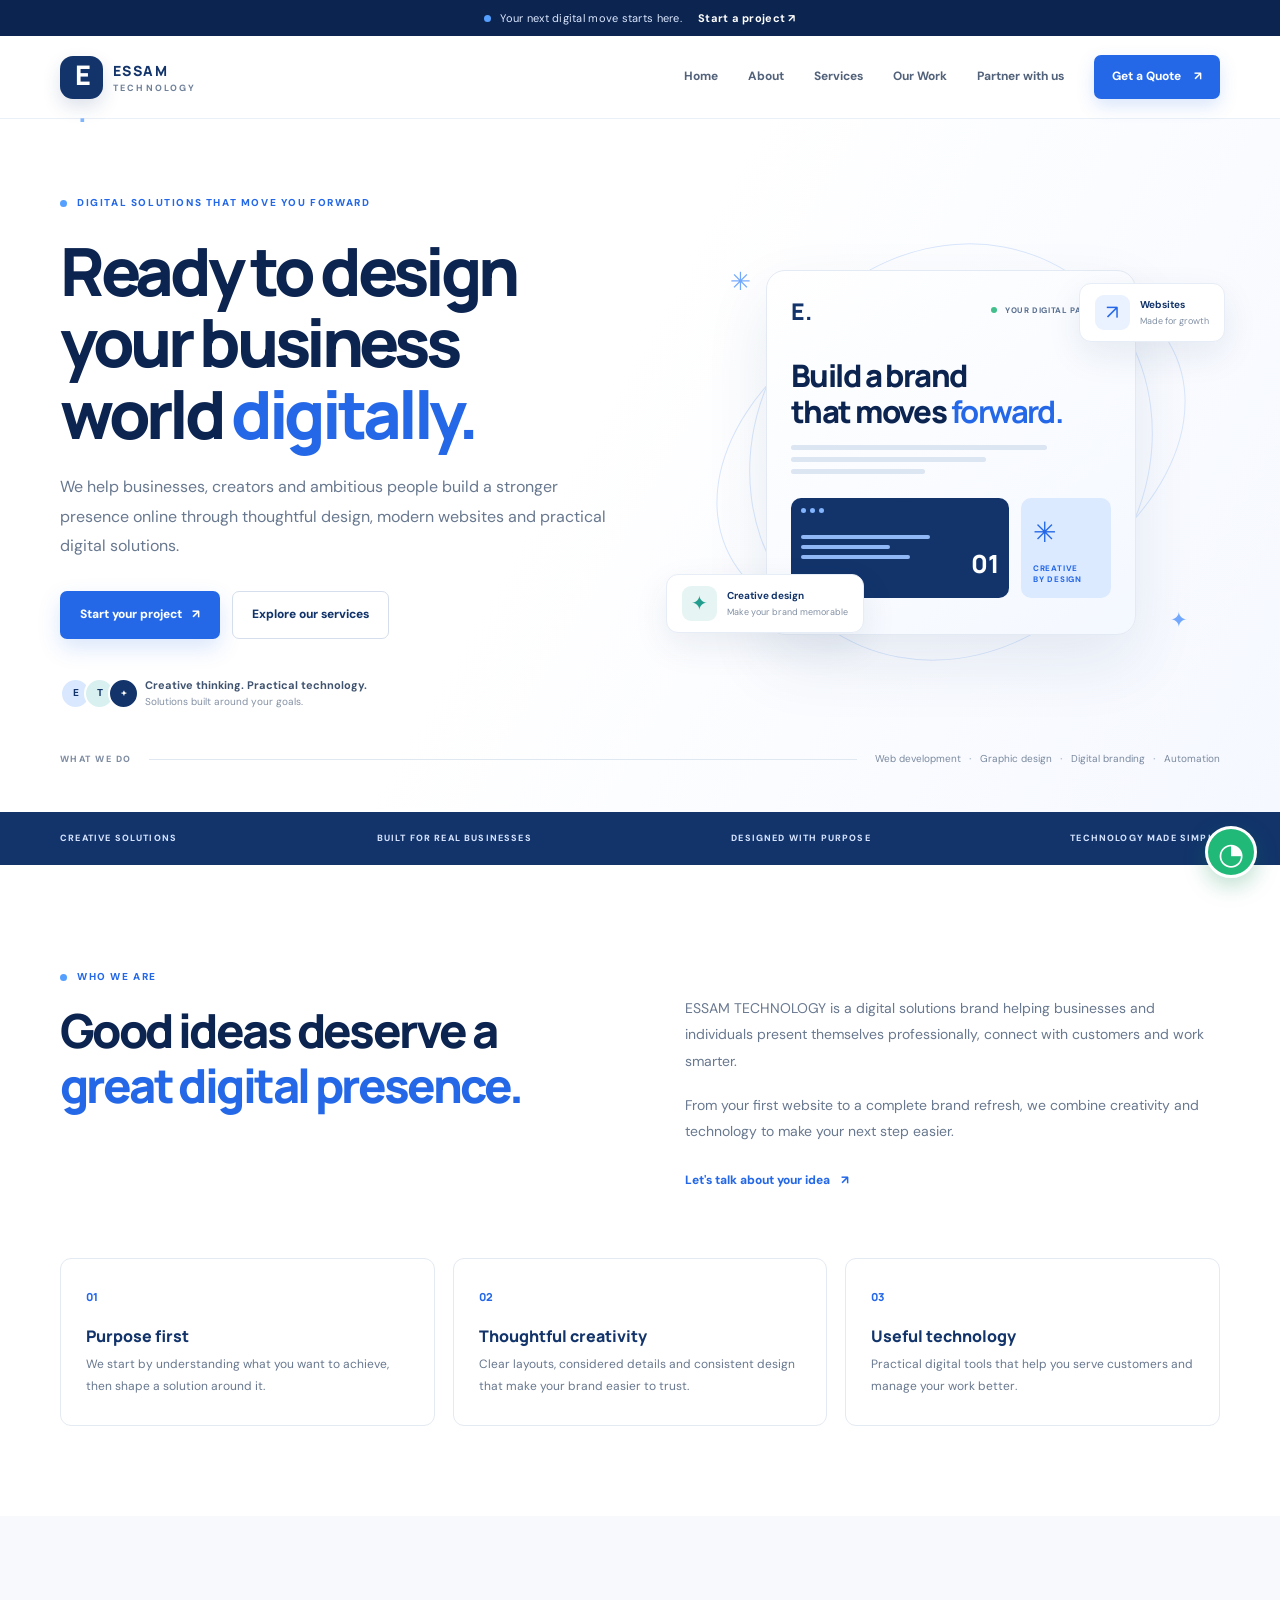
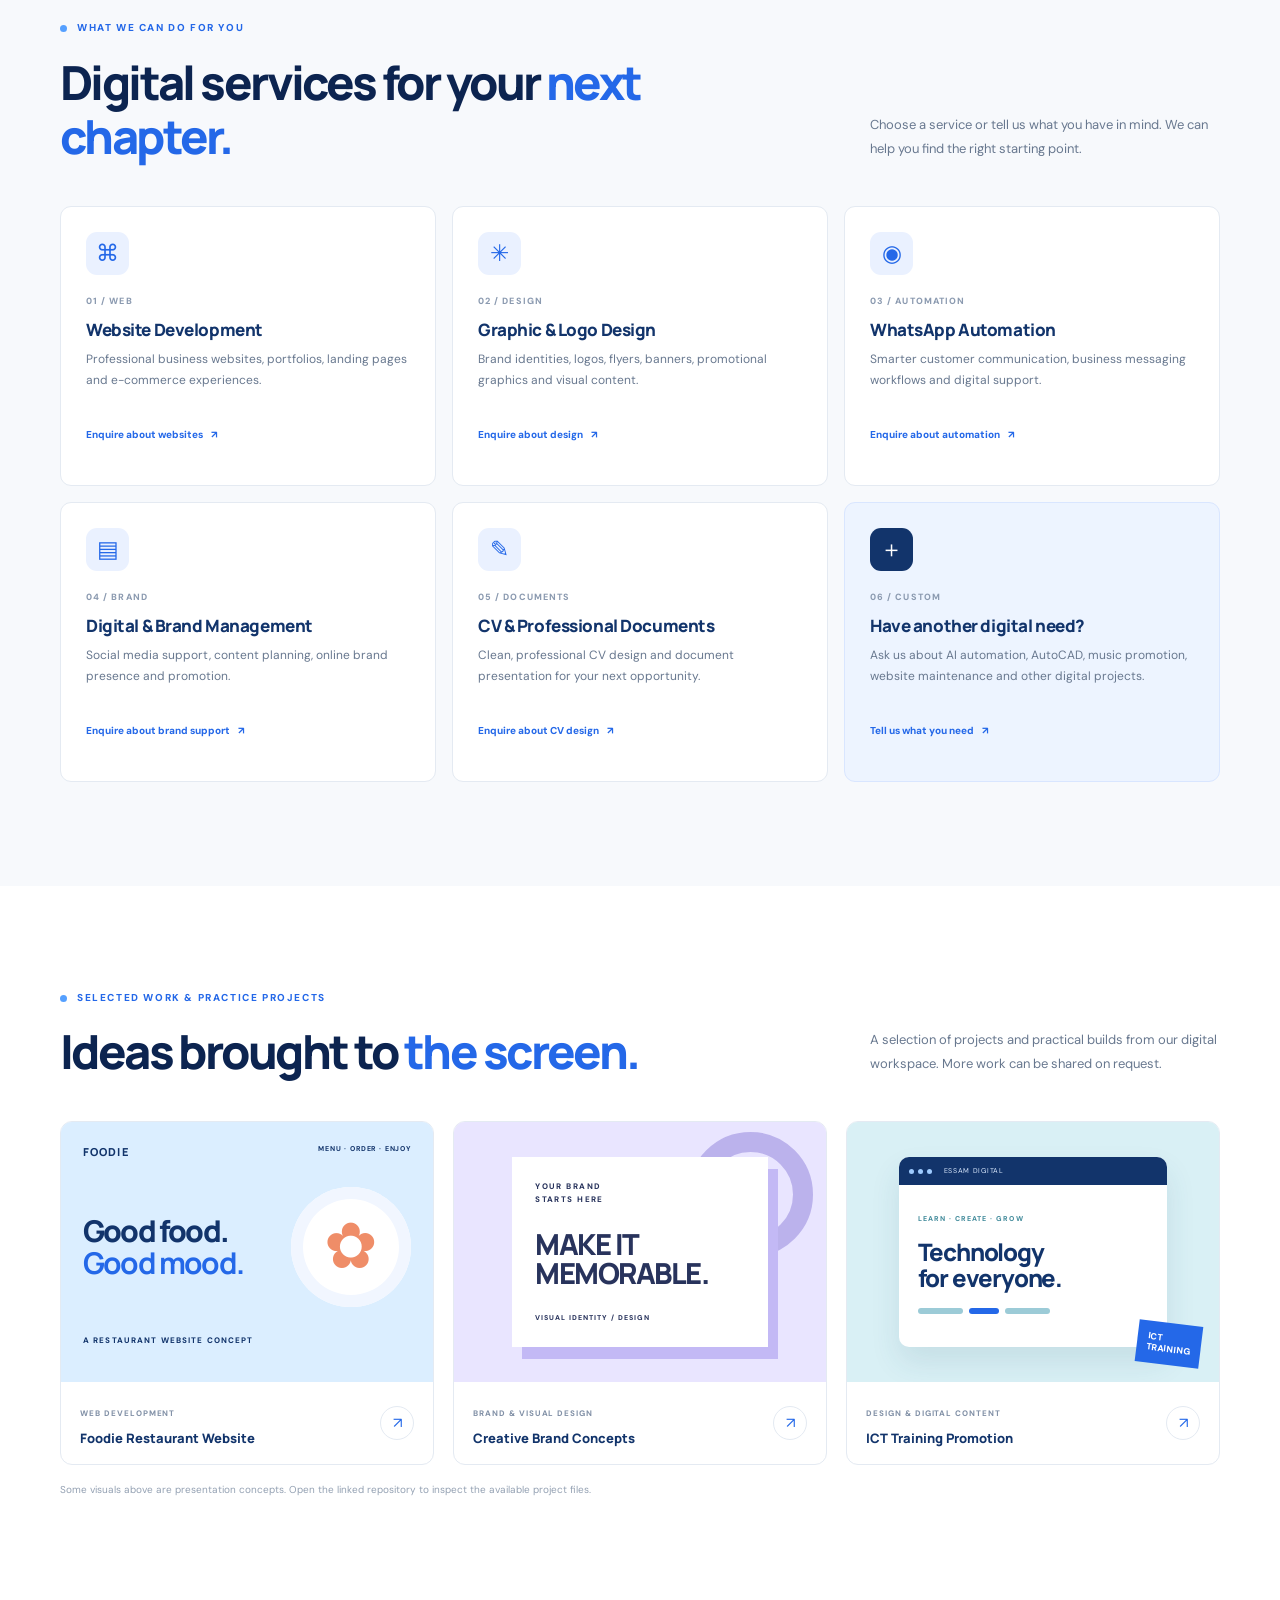
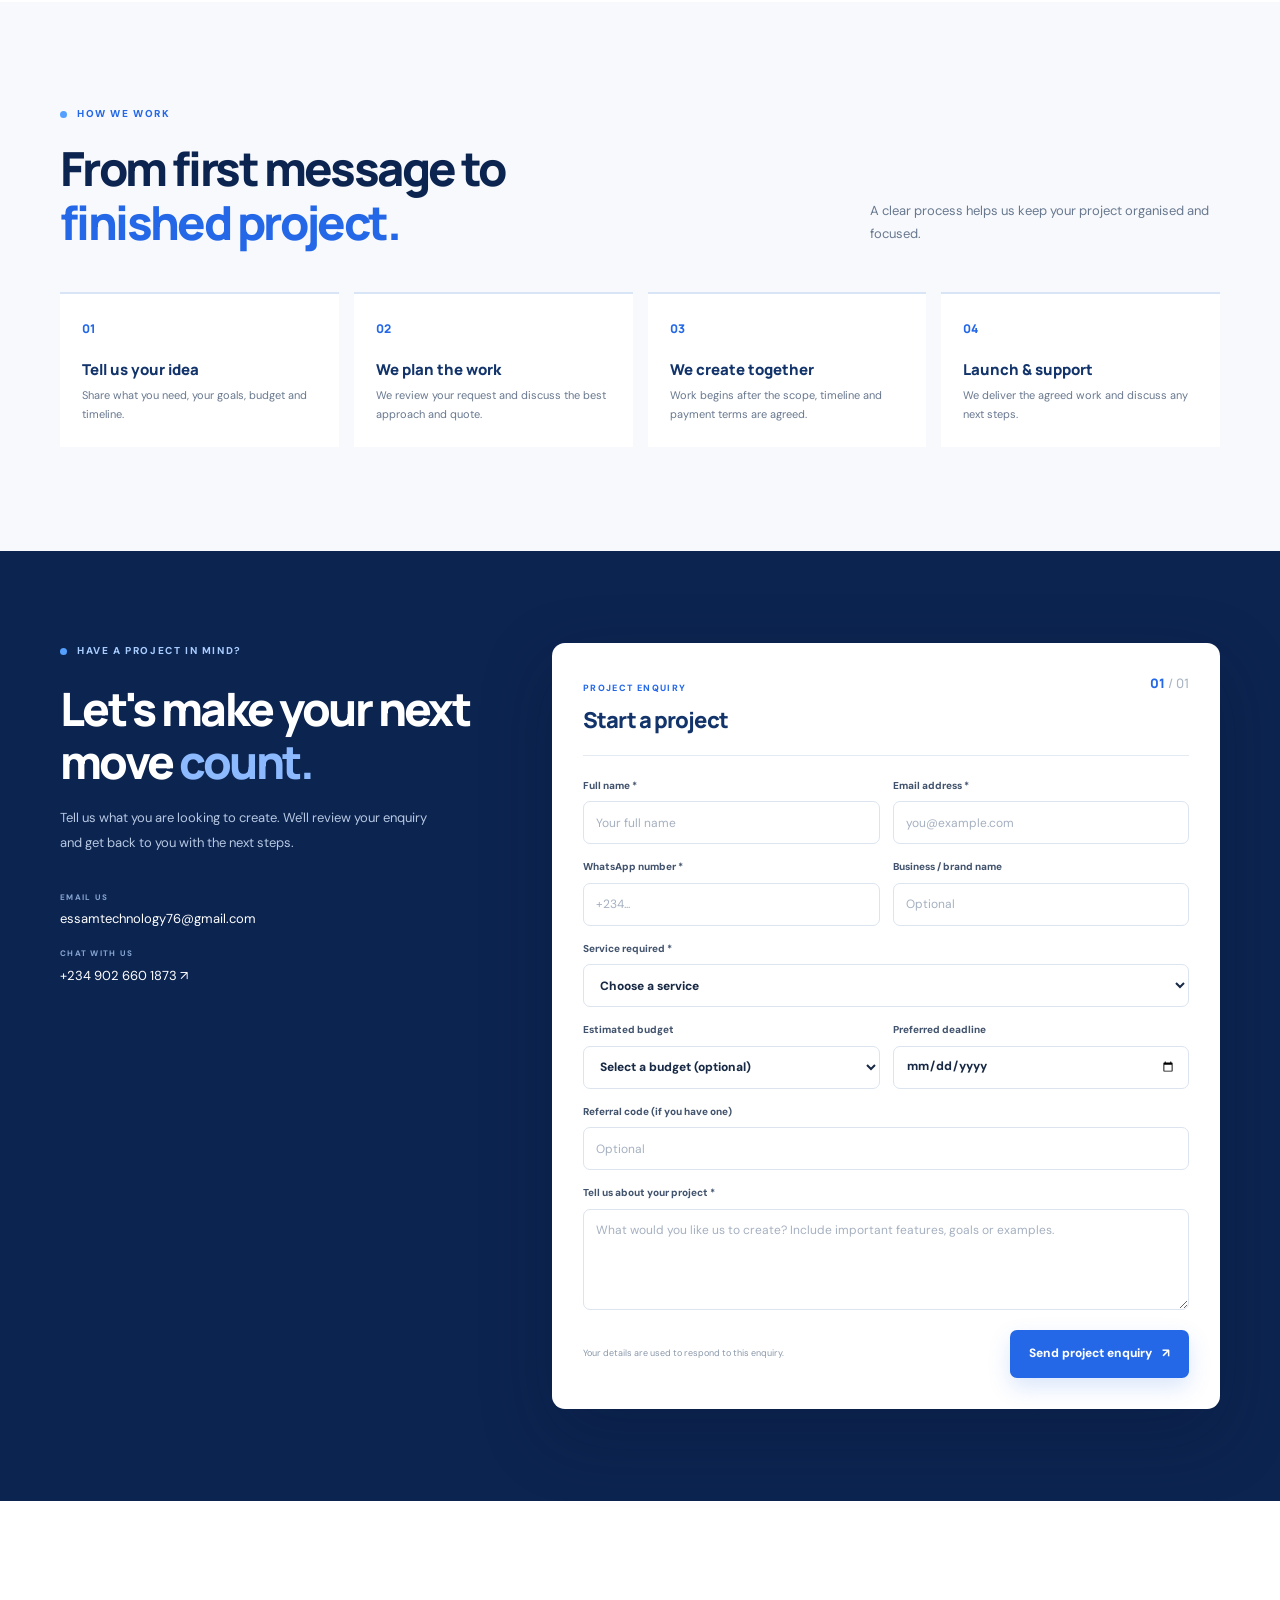
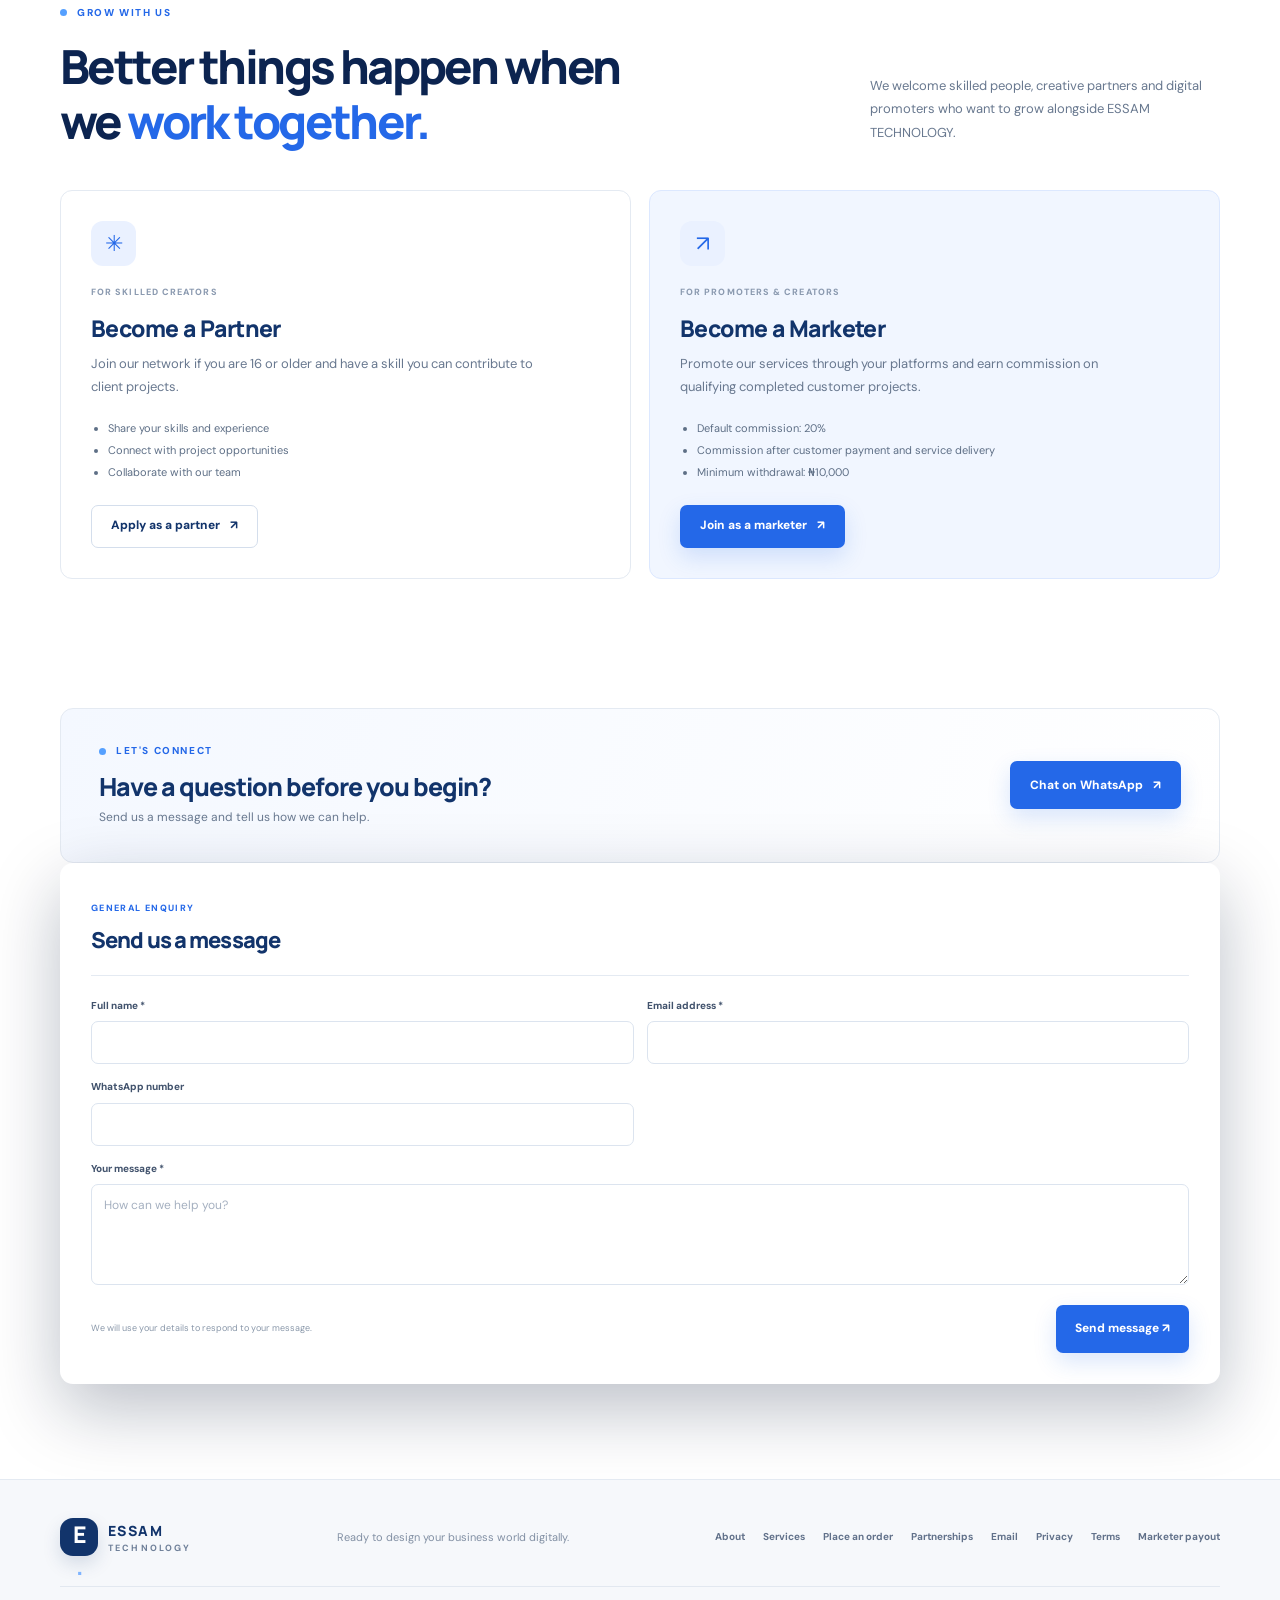
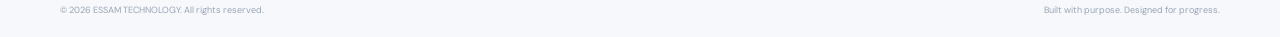
==== commit 1aaea9a1: "Add contact form and policy and marketer links" ====
--- a/index.html
+++ b/index.html
@@ -106,11 +106,12 @@
       <div class="inline-form-wrap" id="marketerFormWrap"><div class="form-card compact-form"><div class="form-card-heading"><div><span class="form-overline">MARKETER REGISTRATION</span><h3>Let's grow together</h3></div><button type="button" class="close-form" aria-label="Close form">×</button></div><form data-form="marketer" id="marketerForm" class="site-form"><div class="form-grid"><label>Full name *<input name="fullName" required maxlength="150"></label><label>Email address *<input name="email" type="email" required></label><label>WhatsApp number *<input name="whatsapp" type="tel" required></label><label>Location *<input name="location" required></label><label class="field-wide">Platforms you use *<input name="platforms" required placeholder="Instagram, TikTok, Facebook, YouTube..."></label><label class="field-wide">Profile links / usernames *<textarea name="platformLinks" rows="2" required placeholder="Paste your profile links or usernames"></textarea></label><label>Approximate audience size<input name="followers" placeholder="e.g. 5,000"></label><label>Content category<input name="contentCategory" placeholder="e.g. business, lifestyle, tech"></label></div><div class="form-actions"><p>Commission is subject to verified referrals, customer payment and service delivery.</p><button class="btn btn-primary btn-submit" type="submit">Submit registration ↗</button></div><div class="form-feedback" role="status" aria-live="polite"></div></form></div></div>
     </div></section>
 
-    <section class="section contact-section" id="contact"><div class="container contact-banner"><div><div class="eyebrow"><span></span> LET'S CONNECT</div><h2>Have a question before you begin?</h2><p>Send us a message and tell us how we can help.</p></div><a class="btn btn-primary" href="https://wa.me/2349026601873?text=Hello%20ESSAM%20TECHNOLOGY%2C%20I%20would%20like%20to%20make%20an%20enquiry." target="_blank" rel="noopener">Chat on WhatsApp <span>↗</span></a></div>
-    </section>
+    <section class="section contact-section" id="contact"><div class="container"><div class="contact-banner"><div><div class="eyebrow"><span></span> LET'S CONNECT</div><h2>Have a question before you begin?</h2><p>Send us a message and tell us how we can help.</p></div><a class="btn btn-primary" href="https://wa.me/2349026601873?text=Hello%20ESSAM%20TECHNOLOGY%2C%20I%20would%20like%20to%20make%20an%20enquiry." target="_blank" rel="noopener">Chat on WhatsApp <span>↗</span></a></div>
+      <div class="form-card contact-form-card"><div class="form-card-heading"><div><span class="form-overline">GENERAL ENQUIRY</span><h3>Send us a message</h3></div></div><form data-form="contact" class="site-form"><div class="form-grid"><label>Full name *<input name="fullName" required maxlength="150"></label><label>Email address *<input name="email" type="email" required></label><label>WhatsApp number<input name="whatsapp" type="tel"></label><label class="field-wide">Your message *<textarea name="message" rows="4" required placeholder="How can we help you?"></textarea></label></div><div class="form-actions"><p>We will use your details to respond to your message.</p><button class="btn btn-primary btn-submit" type="submit">Send message ↗</button></div><div class="form-feedback" role="status" aria-live="polite"></div></form></div>
+    </div></section>
   </main>
 
-  <footer class="site-footer"><div class="container footer-top"><a class="brand brand-footer" href="#home"><span class="brand-symbol">E<span>.</span></span><span class="brand-copy"><strong>ESSAM</strong><small>TECHNOLOGY</small></span></a><p>Ready to design your business world digitally.</p><div class="footer-links"><a href="#about">About</a><a href="#services">Services</a><a href="#order">Place an order</a><a href="#partners">Partnerships</a><a href="mailto:essamtechnology76@gmail.com">Email</a></div></div><div class="container footer-bottom"><span>© <span id="year"></span> ESSAM TECHNOLOGY. All rights reserved.</span><span>Built with purpose. Designed for progress.</span></div></footer>
+  <footer class="site-footer"><div class="container footer-top"><a class="brand brand-footer" href="#home"><span class="brand-symbol">E<span>.</span></span><span class="brand-copy"><strong>ESSAM</strong><small>TECHNOLOGY</small></span></a><p>Ready to design your business world digitally.</p><div class="footer-links"><a href="#about">About</a><a href="#services">Services</a><a href="#order">Place an order</a><a href="#partners">Partnerships</a><a href="mailto:essamtechnology76@gmail.com">Email</a><a href="privacy.html">Privacy</a><a href="terms.html">Terms</a><a href="payment.html">Marketer payout</a></div></div><div class="container footer-bottom"><span>© <span id="year"></span> ESSAM TECHNOLOGY. All rights reserved.</span><span>Built with purpose. Designed for progress.</span></div></footer>
   <a class="whatsapp-float" href="https://wa.me/2349026601873" target="_blank" rel="noopener" aria-label="Chat with ESSAM TECHNOLOGY on WhatsApp">◔</a>
   <script src="script.js"></script>
 </body>
--- a/style.css
+++ b/style.css
@@ -1,123 +1 @@
-* { box-sizing: border-box; }
-:root {
-  --ink: #152238;
-  --muted: #6f7b8e;
-  --blue: #2864e8;
-  --blue-dark: #1c4fc4;
-  --line: #e5eaf1;
-  --soft: #f5f7fb;
-}
-html { scroll-behavior: smooth; }
-body {
-  margin: 0;
-  min-height: 100vh;
-  color: var(--ink);
-  background: #f4f6fa;
-  font-family: "DM Sans", sans-serif;
-}
-.topbar {
-  height: 82px;
-  padding: 0 max(6vw, 24px);
-  display: flex;
-  align-items: center;
-  justify-content: space-between;
-  background: #fff;
-  border-bottom: 1px solid #edf0f5;
-}
-.brand { display: flex; align-items: center; gap: 11px; color: var(--ink); text-decoration: none; }
-.brand-mark {
-  display: grid; place-items: center; width: 39px; height: 39px; border-radius: 12px;
-  color: white; background: var(--blue); font: 800 23px "Manrope", sans-serif;
-  box-shadow: 0 7px 16px #2864e833;
-}
-.brand-name { font: 800 14px "Manrope", sans-serif; letter-spacing: .08em; }
-.brand-name b { color: var(--blue); }
-.top-note { color: #8a95a6; font-size: 10px; font-weight: 700; letter-spacing: .18em; }
-.page-shell {
-  width: min(1180px, calc(100% - 48px));
-  margin: 64px auto 58px;
-  display: grid;
-  grid-template-columns: .82fr 1.18fr;
-  gap: 70px;
-  align-items: start;
-}
-.intro { padding: 35px 0 0 8px; }
-.eyebrow, .form-kicker {
-  display: flex; align-items: center; gap: 10px; color: var(--blue);
-  font-size: 11px; font-weight: 700; letter-spacing: .18em;
-}
-.eyebrow-line { width: 27px; height: 2px; background: var(--blue); }
-h1 {
-  margin: 25px 0 20px; font: 800 clamp(42px, 5vw, 65px)/1.08 "Manrope", sans-serif;
-  letter-spacing: -.055em;
-}
-h1 span { color: var(--blue); }
-.intro-copy { max-width: 405px; color: var(--muted); font-size: 15px; line-height: 1.85; }
-.service-points { display: grid; gap: 17px; margin-top: 38px; color: #46546a; font-size: 13px; font-weight: 600; }
-.point-icon { margin-right: 9px; color: var(--blue); font-size: 17px; }
-.intro-footer { display: flex; align-items: center; gap: 9px; margin-top: 64px; color: #8994a4; font-size: 11px; }
-.footer-dot { width: 7px; height: 7px; border-radius: 50%; background: #36b37e; box-shadow: 0 0 0 4px #36b37e1c; }
-.form-panel {
-  padding: 37px 40px 32px; background: #fff; border: 1px solid #e9edf3; border-radius: 18px;
-  box-shadow: 0 18px 55px #172b4d0b;
-}
-.form-heading { display: flex; justify-content: space-between; gap: 20px; padding-bottom: 26px; border-bottom: 1px solid var(--line); }
-.form-kicker { font-size: 10px; }
-h2 { margin: 10px 0 7px; font: 800 23px "Manrope", sans-serif; letter-spacing: -.035em; }
-.form-heading p { margin: 0; color: var(--muted); font-size: 12px; }
-.required { color: #e14f60; }
-.step-number { color: var(--blue); font: 800 14px "Manrope", sans-serif; white-space: nowrap; padding-top: 4px; }
-.step-number span { color: #a3adbb; font-weight: 500; }
-.form-grid { display: grid; grid-template-columns: 1fr 1fr; gap: 21px 17px; padding-top: 27px; }
-.field { min-width: 0; }
-.field-full { grid-column: 1 / -1; }
-label { display: block; margin-bottom: 9px; color: #35445a; font-size: 12px; font-weight: 700; }
-input, select, textarea {
-  width: 100%; border: 1px solid #dfe5ed; border-radius: 8px; background: #fff;
-  color: var(--ink); font: 13px "DM Sans", sans-serif; outline: none; transition: border .2s, box-shadow .2s;
-}
-input, select { height: 47px; padding: 0 13px; }
-textarea { min-height: 125px; padding: 13px; resize: vertical; line-height: 1.6; }
-input::placeholder, textarea::placeholder { color: #a6afbc; }
-select { color: #69778b; }
-input:focus, select:focus, textarea:focus { border-color: #7da1f5; box-shadow: 0 0 0 3px #2864e814; }
-.form-bottom { display: flex; align-items: center; justify-content: space-between; gap: 16px; margin-top: 23px; }
-.privacy-note { color: #8994a4; font-size: 10px; line-height: 1.5; }
-.lock-icon { margin-right: 5px; color: var(--blue); }
-button {
-  display: inline-flex; align-items: center; justify-content: center; gap: 18px; min-width: 174px;
-  height: 49px; padding: 0 17px; border: 0; border-radius: 8px; color: #fff;
-  background: var(--blue); font: 700 12px "DM Sans", sans-serif; cursor: pointer;
-  box-shadow: 0 8px 17px #2864e82c; transition: background .2s, transform .2s;
-}
-button:hover { background: var(--blue-dark); transform: translateY(-1px); }
-button:disabled { opacity: .65; cursor: wait; transform: none; }
-.button-arrow { font-size: 18px; }
-.form-message { display: none; margin-top: 18px; padding: 12px 14px; border-radius: 8px; font-size: 12px; line-height: 1.6; }
-.form-message.show { display: block; }
-.form-message.success { color: #176b48; background: #eaf8f1; border: 1px solid #cceedd; }
-.form-message.error { color: #a33340; background: #fff0f1; border: 1px solid #f5d1d5; }
-.site-footer {
-  width: min(1180px, calc(100% - 48px)); margin: 0 auto; padding: 20px 0 28px;
-  display: flex; justify-content: space-between; gap: 15px; border-top: 1px solid #e4e9f0;
-  color: #929cab; font-size: 10px;
-}
-@media (max-width: 900px) {
-  .page-shell { grid-template-columns: 1fr; gap: 35px; margin-top: 35px; }
-  .intro { padding: 5px 3px 0; }
-  .intro-footer { margin-top: 30px; }
-}
-@media (max-width: 600px) {
-  .topbar { height: 70px; padding: 0 20px; }
-  .top-note { display: none; }
-  .page-shell, .site-footer { width: calc(100% - 30px); }
-  .page-shell { margin-top: 28px; }
-  .form-panel { padding: 25px 19px 22px; border-radius: 14px; }
-  .form-grid { grid-template-columns: 1fr; gap: 18px; padding-top: 22px; }
-  .field-full { grid-column: auto; }
-  h1 { font-size: 45px; }
-  h2 { font-size: 20px; }
-  .form-bottom { align-items: stretch; flex-direction: column; }
-  button { width: 100%; }
-  .site-footer { flex-direction: column; }
-}
+*{box-sizing:border-box} :root{--navy:#12346b;--navy-deep:#0c2450;--blue:#2468e8;--blue-light:#eaf1ff;--ink:#172944;--muted:#68788f;--line:#e4eaf2;--paper:#f7f9fc;--white:#fff;--cyan:#a9d7ff}html{scroll-behavior:smooth;scroll-padding-top:92px}body{margin:0;background:#fff;color:var(--ink);font-family:"DM Sans",sans-serif;font-size:15px;line-height:1.65}a{color:inherit;text-decoration:none}button,input,select,textarea{font:inherit}.container{width:min(1160px,calc(100% - 48px));margin:0 auto}.section{padding:104px 0}.announcement{height:36px;display:flex;align-items:center;justify-content:center;gap:9px;background:var(--navy-deep);color:#dce8ff;font-size:11px;letter-spacing:.025em}.announcement a{color:#fff;font-weight:700;margin-left:7px}.announcement-dot,.eyebrow span{width:7px;height:7px;border-radius:50%;background:#55a0ff;display:inline-block}.site-header{position:sticky;top:0;z-index:50;background:#ffffffed;backdrop-filter:blur(16px);border-bottom:1px solid #eaf0f7}.nav-wrap{height:82px;display:flex;align-items:center;justify-content:space-between}.brand{display:inline-flex;align-items:center;gap:10px;color:var(--navy);line-height:1}.brand-symbol{width:43px;height:43px;border-radius:13px;display:grid;place-items:center;background:var(--navy);color:white;font:800 27px "Manrope",sans-serif;letter-spacing:-.08em;box-shadow:0 8px 18px #12346b25}.brand-symbol span{color:#7fb4ff}.brand-copy{display:flex;flex-direction:column;gap:4px}.brand-copy strong{font:800 14px "Manrope",sans-serif;letter-spacing:.1em}.brand-copy small{font-size:9px;font-weight:700;letter-spacing:.24em;color:#6e7f98}.main-nav{display:flex;align-items:center;gap:30px}.main-nav>a{font-size:12px;font-weight:700;color:#52627a;transition:.2s}.main-nav>a:hover{color:var(--blue)}.main-nav .nav-cta{background:var(--blue);color:#fff;padding:12px 18px;border-radius:7px;box-shadow:0 7px 18px #2468e82b}.nav-cta span,.btn span{margin-left:10px}.menu-toggle{display:none;border:0;background:none;padding:8px}.menu-toggle span{display:block;width:23px;height:2px;background:var(--navy);margin:5px}.hero{padding:76px 0 44px;overflow:hidden;background:linear-gradient(120deg,#fff 45%,#f5f8ff 100%)}.hero-grid{display:grid;grid-template-columns:1fr .95fr;gap:55px;align-items:center;min-height:500px}.eyebrow{display:flex;align-items:center;gap:10px;color:var(--blue);font-size:10px;font-weight:800;letter-spacing:.16em}.hero h1{max-width:650px;margin:23px 0 22px;font:800 clamp(44px,5.2vw,68px)/1.08 "Manrope",sans-serif;letter-spacing:-.065em;color:var(--navy-deep)}h1 em,h2 em{font-style:normal;color:var(--blue)}.hero-lead{max-width:550px;color:var(--muted);font-size:16px;line-height:1.85}.hero-actions{display:flex;flex-wrap:wrap;gap:12px;margin-top:30px}.btn{display:inline-flex;align-items:center;justify-content:center;min-height:48px;padding:0 19px;border-radius:7px;font-size:12px;font-weight:800;border:1px solid transparent;cursor:pointer;transition:transform .2s,box-shadow .2s,background .2s}.btn:hover{transform:translateY(-2px)}.btn-primary{background:var(--blue);color:#fff;box-shadow:0 9px 22px #2468e82b}.btn-primary:hover{background:#1756cc;box-shadow:0 12px 25px #2468e83b}.btn-outline{border-color:#d4deec;color:var(--navy);background:#fff}.btn-outline:hover{border-color:var(--blue);color:var(--blue)}.hero-proof{display:flex;align-items:center;gap:13px;margin-top:38px}.proof-avatars{display:flex}.proof-avatars span{width:31px;height:31px;display:grid;place-items:center;margin-right:-7px;border:2px solid #fff;border-radius:50%;background:#d9e8ff;color:var(--navy);font-size:10px;font-weight:800}.proof-avatars span:nth-child(2){background:#d8f0f0}.proof-avatars span:nth-child(3){background:var(--navy);color:white}.hero-proof p{margin:0;color:#8491a4;font-size:10px;line-height:1.55}.hero-proof strong{color:#40536f;font-size:11px}.hero-art{height:470px;position:relative;display:grid;place-items:center}.art-orbit{position:absolute;border:1px solid #d8e6fc;border-radius:50%;transform:rotate(-23deg)}.orbit-one{width:490px;height:330px}.orbit-two{width:390px;height:430px;transform:rotate(35deg)}.card-main{position:relative;width:min(370px,82%);min-height:365px;padding:24px;border:1px solid #e3eaf4;border-radius:19px;background:linear-gradient(145deg,#fff,#f4f8ff);box-shadow:0 28px 65px #193c7418;z-index:2}.art-card-top{display:flex;align-items:center;justify-content:space-between}.mini-brand{font:800 23px "Manrope";color:var(--navy)}.live-pill{font-size:8px;font-weight:800;letter-spacing:.08em;color:#5b7191}.live-pill i{display:inline-block;width:6px;height:6px;border-radius:50%;background:#42bf8b;margin-right:5px}.art-heading{margin-top:31px;font:800 31px/1.16 "Manrope";letter-spacing:-.05em;color:var(--navy-deep)}.art-heading b{color:var(--blue)}.art-lines{display:grid;gap:7px;margin-top:15px}.art-lines span{height:5px;border-radius:10px;background:#dce5f2;width:80%}.art-lines span:nth-child(2){width:61%}.art-lines span:nth-child(3){width:42%}.art-visual{display:flex;gap:12px;align-items:stretch;margin-top:24px}.visual-window{flex:1;border-radius:10px;background:var(--navy);padding:10px;min-height:100px}.window-dots{display:flex;gap:4px}.window-dots i{width:5px;height:5px;border-radius:50%;background:#83b5ff}.window-content{height:68px;display:flex;flex-direction:column;justify-content:center;gap:6px;position:relative}.window-content span{height:4px;width:65%;border-radius:5px;background:#91b8f6}.window-content span:nth-child(2){width:45%}.window-content span:nth-child(3){width:55%}.window-content b{position:absolute;right:0;bottom:0;color:#fff;font:800 25px "Manrope"}.visual-tile{width:90px;border-radius:10px;background:#dceaff;display:flex;flex-direction:column;justify-content:space-between;padding:12px;color:var(--blue)}.visual-tile span{font-size:28px}.visual-tile small{font-size:8px;font-weight:800;line-height:1.4;letter-spacing:.1em}.floating-chip{position:absolute;z-index:3;display:flex;align-items:center;gap:10px;padding:11px 15px;border:1px solid #e6edf7;border-radius:12px;background:#fff;box-shadow:0 13px 35px #18396716}.chip-top{top:66px;right:-5px}.chip-bottom{bottom:54px;left:-16px}.chip-icon{width:35px;height:35px;display:grid;place-items:center;border-radius:9px;background:var(--blue-light);color:var(--blue);font-size:20px}.chip-light{background:#e6f5f3;color:#239d8d}.floating-chip b,.floating-chip small{display:block}.floating-chip b{font-size:10px;color:var(--navy)}.floating-chip small{font-size:9px;color:#8290a4}.art-spark{position:absolute;color:#72a9ff}.spark-one{top:44px;left:48px;font-size:25px}.spark-two{bottom:50px;right:32px;font-size:21px}.hero-bottom{display:flex;align-items:center;gap:18px;margin-top:42px}.hero-bottom>span{font-size:9px;letter-spacing:.16em;font-weight:800;color:#7e8ca2}.hero-bottom-line{height:1px;background:#dfe7f1;flex:1}.hero-bottom p{margin:0;color:#7a899e;font-size:10px}.hero-bottom b{color:#b3c1d4;margin:0 5px}.trust-strip{background:var(--navy);padding:19px 0}.trust-inner{display:flex;justify-content:space-between;gap:15px;flex-wrap:wrap}.trust-inner span{color:#d5e3ff;font-size:9px;letter-spacing:.13em;font-weight:800}.about-section{padding-bottom:90px}.about-grid{display:grid;grid-template-columns:1fr 1fr;gap:90px;align-items:start}.section-intro h2,.section-heading h2,.order-copy h2{margin:18px 0 0;font:800 clamp(32px,4vw,47px)/1.16 "Manrope";letter-spacing:-.055em;color:var(--navy-deep)}.about-copy{padding-top:26px}.about-copy p{margin:0 0 17px;color:var(--muted);font-size:14px;line-height:1.9}.text-link{display:inline-block;margin-top:9px;color:var(--blue);font-size:12px;font-weight:800}.text-link span{margin-left:8px}.values-grid{display:grid;grid-template-columns:repeat(3,1fr);gap:18px;margin-top:66px}.value-card{padding:25px 25px 28px;border:1px solid var(--line);border-radius:11px;background:#fff}.value-no{font:800 11px "Manrope";color:var(--blue)}.value-card h3{margin:17px 0 7px;font:800 16px "Manrope";color:var(--navy)}.value-card p{margin:0;color:var(--muted);font-size:12px;line-height:1.8}.services-section{background:var(--paper)}.section-heading{display:flex;justify-content:space-between;align-items:end;gap:45px;margin-bottom:42px}.section-heading h2{max-width:600px}.section-heading>p{max-width:350px;margin:0 0 4px;color:var(--muted);font-size:13px;line-height:1.8}.services-grid{display:grid;grid-template-columns:repeat(3,1fr);gap:16px}.service-card{min-height:280px;padding:25px;border:1px solid #e4eaf2;border-radius:11px;background:#fff;transition:transform .2s,box-shadow .2s}.service-card:hover,.project-card:hover{transform:translateY(-4px);box-shadow:0 18px 36px #153b7010}.service-icon{width:43px;height:43px;display:grid;place-items:center;border-radius:11px;background:var(--blue-light);color:var(--blue);font-size:23px}.service-index{display:block;margin-top:19px;color:#8b9ab0;font-size:9px;font-weight:800;letter-spacing:.12em}.service-card h3,.community-card h3{margin:9px 0 8px;color:var(--navy);font:800 17px "Manrope";letter-spacing:-.025em}.service-card p,.community-card p{min-height:60px;margin:0;color:var(--muted);font-size:12px;line-height:1.8}.service-card>a{display:inline-block;margin-top:18px;color:var(--blue);font-size:10px;font-weight:800}.service-card>a span{margin-left:6px}.service-card-featured{background:#edf4ff;border-color:#d9e6ff}.service-card-featured .service-icon{background:var(--navy);color:#fff}.projects-section{background:#fff}.projects-grid{display:grid;grid-template-columns:repeat(3,1fr);gap:19px}.project-card{border:1px solid var(--line);border-radius:12px;overflow:hidden;transition:.2s}.project-preview{height:260px;position:relative;overflow:hidden;padding:22px}.preview-food{background:#dbeeff;color:#12346b}.preview-top{display:flex;justify-content:space-between;font:800 11px "Manrope";letter-spacing:.1em}.preview-top span{font:700 7px "DM Sans";letter-spacing:.12em}.food-layout{display:flex;align-items:center;justify-content:space-between;height:175px}.food-title{font:800 30px/1.05 "Manrope";letter-spacing:-.06em}.food-title b{color:#2468e8}.food-plate{width:120px;height:120px;border-radius:50%;display:grid;place-items:center;background:#fff;box-shadow:inset 0 0 0 12px #f1f6ff;color:#ef8d68;font-size:64px}.preview-bottom{font-size:8px;font-weight:800;letter-spacing:.14em}.preview-brand{background:#e9e5ff;display:grid;place-items:center}.brand-poster{position:relative;z-index:2;width:78%;height:190px;padding:23px;background:#fff;box-shadow:10px 12px 0 #c3b9f5;display:flex;flex-direction:column;justify-content:space-between;color:#28335c}.brand-poster span{font-size:8px;letter-spacing:.18em;font-weight:800}.brand-poster b{font:800 29px/1 "Manrope";letter-spacing:-.05em}.brand-poster small{font-size:7px;letter-spacing:.14em;font-weight:800}.brand-shape{position:absolute;width:125px;height:125px;border:20px solid #8d80d9;border-radius:50%;right:13px;top:10px;opacity:.5}.preview-digital{background:#d9f0f5;display:grid;place-items:center}.digital-window{width:82%;height:190px;background:#fff;border-radius:10px;overflow:hidden;box-shadow:0 15px 30px #24536a1c}.digital-head{height:28px;background:#12346b;display:flex;align-items:center;gap:4px;padding:0 10px}.digital-head i{width:5px;height:5px;border-radius:50%;background:#9ecbff}.digital-head span{margin-left:8px;color:#dbeaff;font-size:7px;letter-spacing:.1em}.digital-content{padding:19px;color:var(--navy)}.digital-content small{font-size:7px;letter-spacing:.15em;font-weight:800;color:#428b9b}.digital-content b{display:block;margin-top:10px;font:800 24px/1.1 "Manrope";letter-spacing:-.05em}.digital-bars{display:flex;gap:6px;margin-top:16px}.digital-bars i{height:6px;width:45px;border-radius:5px;background:#9ccbd7}.digital-bars i:nth-child(2){width:30px;background:#2468e8}.digital-sticker{position:absolute;right:18px;bottom:17px;padding:10px;background:#2468e8;color:#fff;font-size:9px;line-height:1.2;font-weight:800;transform:rotate(7deg)}.project-meta{display:flex;align-items:center;justify-content:space-between;padding:17px 19px}.project-meta span{font-size:8px;font-weight:800;letter-spacing:.12em;color:#8291a7}.project-meta h3{margin:5px 0 0;font:800 13px "Manrope";color:var(--navy)}.project-meta>a{width:34px;height:34px;display:grid;place-items:center;border:1px solid var(--line);border-radius:50%;color:var(--blue)}.project-note{margin:17px 0 0;color:#93a0b2;font-size:10px}.process-section{background:var(--paper)}.process-grid{display:grid;grid-template-columns:repeat(4,1fr);gap:15px}.process-grid article{padding:22px;border-top:2px solid #d8e5f7;background:#fff}.process-grid article>span{font:800 12px "Manrope";color:var(--blue)}.process-grid h3{margin:18px 0 6px;font:800 15px "Manrope";color:var(--navy)}.process-grid p{margin:0;color:var(--muted);font-size:11px;line-height:1.8}.order-section{background:var(--navy-deep);padding:92px 0}.order-wrap{display:grid;grid-template-columns:.78fr 1.22fr;gap:65px;align-items:start}.eyebrow-light{color:#a9ccff}.order-copy h2{margin-top:22px;color:#fff;font-size:46px}.order-copy h2 em{color:#8dbaff}.order-copy>p{max-width:380px;margin:18px 0 35px;color:#b7c8e2;font-size:13px;line-height:1.9}.contact-detail{display:flex;flex-direction:column;gap:4px;margin-top:18px}.contact-detail span{font-size:8px;letter-spacing:.16em;font-weight:800;color:#85a4d1}.contact-detail a{font-size:13px;color:#fff}.form-card{padding:31px;background:#fff;border-radius:13px;box-shadow:0 25px 70px #06173545}.form-card-heading{display:flex;align-items:start;justify-content:space-between;padding-bottom:20px;border-bottom:1px solid var(--line)}.form-overline{color:var(--blue);font-size:9px;font-weight:800;letter-spacing:.15em}.form-card-heading h3{margin:6px 0 0;color:var(--navy);font:800 22px "Manrope";letter-spacing:-.04em}.form-step{color:var(--blue);font:800 13px "Manrope"}.form-step i{font-style:normal;color:#aab5c4;font-weight:500}.form-grid{display:grid;grid-template-columns:1fr 1fr;gap:15px 13px;padding-top:22px}.site-form label{display:block;color:#42536d;font-size:10px;font-weight:800}.site-form input,.site-form select,.site-form textarea{display:block;width:100%;margin-top:7px;padding:11px 12px;border:1px solid #dce4ef;border-radius:7px;background:#fff;color:var(--ink);font-size:12px;outline:none;transition:.2s}.site-form input,.site-form select{height:43px}.site-form textarea{resize:vertical;line-height:1.6}.site-form input:focus,.site-form select:focus,.site-form textarea:focus{border-color:#77a2f5;box-shadow:0 0 0 3px #2468e814}.site-form input::placeholder,.site-form textarea::placeholder{color:#a5b0c0;font-weight:400}.field-wide{grid-column:1/-1}.form-actions{display:flex;align-items:center;justify-content:space-between;gap:15px;margin-top:20px}.form-actions p{margin:0;color:#8a98aa;font-size:9px;line-height:1.5}.btn-submit{border:0;white-space:nowrap}.btn-submit:disabled{opacity:.6;cursor:wait;transform:none}.form-feedback{display:none;margin-top:15px;padding:12px;border-radius:7px;font-size:11px;line-height:1.6}.form-feedback.show{display:block}.form-feedback.success{background:#eaf8f1;color:#176b48;border:1px solid #cceedd}.form-feedback.error{background:#fff0f1;color:#a33340;border:1px solid #f5d1d5}.community-section{background:#fff}.community-grid{display:grid;grid-template-columns:1fr 1fr;gap:18px}.community-card{padding:30px;border:1px solid var(--line);border-radius:12px}.community-icon{width:45px;height:45px;display:grid;place-items:center;border-radius:12px;background:var(--blue-light);color:var(--blue);font-size:22px}.community-card h3{font-size:23px;margin-top:12px}.community-card p{min-height:0;max-width:470px;font-size:13px}.community-card ul{padding-left:17px;margin:18px 0 22px;color:#5e6f86;font-size:11px;line-height:2}.community-card .btn{min-height:43px}.community-card-blue{background:#f1f6ff;border-color:#dce8ff}.inline-form-wrap{display:none;margin-top:20px}.inline-form-wrap.open{display:block}.compact-form{max-width:850px;margin:0 auto;border:1px solid var(--line);box-shadow:0 12px 35px #1839670b}.close-form{border:0;background:#f0f4fa;color:var(--navy);width:31px;height:31px;border-radius:50%;font-size:20px;cursor:pointer}.contact-section{padding:25px 0 95px}.contact-banner{padding:34px 38px;border:1px solid var(--line);border-radius:13px;display:flex;align-items:center;justify-content:space-between;gap:25px;background:linear-gradient(110deg,#f4f8ff,#fff)}.contact-banner h2{margin:10px 0 4px;font:800 25px "Manrope";letter-spacing:-.04em;color:var(--navy)}.contact-banner p{margin:0;color:var(--muted);font-size:12px}.site-footer{background:#f6f8fb;border-top:1px solid var(--line);padding:38px 0 19px}.footer-top{display:flex;align-items:center;justify-content:space-between;gap:25px;padding-bottom:30px}.brand-footer .brand-symbol{width:38px;height:38px;font-size:23px}.footer-top>p{margin:0;color:#8290a4;font-size:11px}.footer-links{display:flex;gap:18px;flex-wrap:wrap}.footer-links a{font-size:10px;color:#61718a;font-weight:700}.footer-bottom{display:flex;justify-content:space-between;gap:15px;padding-top:16px;border-top:1px solid #e2e8f0;color:#98a4b4;font-size:9px}.whatsapp-float{position:fixed;z-index:45;right:23px;bottom:22px;width:52px;height:52px;display:grid;place-items:center;border-radius:50%;background:#20b978;color:white;font-size:30px;box-shadow:0 8px 22px #0b875244;border:3px solid #fff}.whatsapp-float:hover{transform:translateY(-3px)}@media(max-width:950px){.main-nav{gap:17px}.hero-grid{gap:25px}.hero-art{transform:scale(.9)}.order-wrap{gap:30px}.section{padding:82px 0}}@media(max-width:760px){.container{width:min(100% - 34px,600px)}.menu-toggle{display:block}.main-nav{display:none;position:absolute;top:82px;left:0;right:0;padding:18px 24px 22px;background:#fff;border-bottom:1px solid var(--line);box-shadow:0 15px 20px #17345b10;flex-direction:column;align-items:stretch;gap:0}.main-nav.open{display:flex}.main-nav>a{padding:12px 0}.main-nav .nav-cta{margin-top:8px;padding:13px 15px;text-align:center}.hero{padding-top:54px}.hero-grid{grid-template-columns:1fr;gap:10px}.hero-content{max-width:600px}.hero h1{font-size:clamp(43px,11vw,61px)}.hero-art{height:400px;transform:scale(.88);margin:-10px auto -15px;width:100%}.hero-bottom{margin-top:25px}.hero-bottom p{font-size:9px}.trust-inner{justify-content:center}.trust-inner span{width:45%;text-align:center}.about-grid{grid-template-columns:1fr;gap:15px}.about-copy{padding-top:0}.values-grid{grid-template-columns:1fr;gap:12px;margin-top:35px}.section-heading{display:block}.section-heading>p{margin-top:16px}.services-grid,.projects-grid{grid-template-columns:1fr 1fr}.service-card{padding:21px;min-height:270px}.project-preview{height:220px}.process-grid{grid-template-columns:1fr 1fr}.order-wrap{grid-template-columns:1fr;gap:35px}.order-copy h2{font-size:40px}.community-grid{grid-template-columns:1fr}.contact-banner{align-items:flex-start;flex-direction:column}.footer-top{align-items:flex-start;flex-wrap:wrap}.footer-links{width:100%}}@media(max-width:520px){.announcement{font-size:9px}.nav-wrap{height:72px}.main-nav{top:72px}.hero h1{font-size:44px}.hero-lead{font-size:14px}.hero-art{height:345px;transform:scale(.78);margin:-25px auto -35px;width:120%}.hero-bottom{gap:9px;flex-wrap:wrap}.hero-bottom p{width:100%;margin-left:0}.section{padding:68px 0}.section-intro h2,.section-heading h2{font-size:35px}.services-grid,.projects-grid{grid-template-columns:1fr}.service-card{min-height:0}.service-card p{min-height:0}.project-preview{height:245px}.process-grid{grid-template-columns:1fr 1fr;gap:9px}.process-grid article{padding:16px}.form-card{padding:22px 17px}.form-grid{grid-template-columns:1fr}.field-wide{grid-column:auto}.form-actions{align-items:stretch;flex-direction:column}.btn-submit{width:100%}.order-copy h2{font-size:37px}.community-card{padding:23px}.contact-banner{padding:26px 22px}.footer-top{gap:16px}.footer-links{gap:12px 17px}.footer-bottom{flex-direction:column}.whatsapp-float{right:15px;bottom:15px;width:47px;height:47px}}
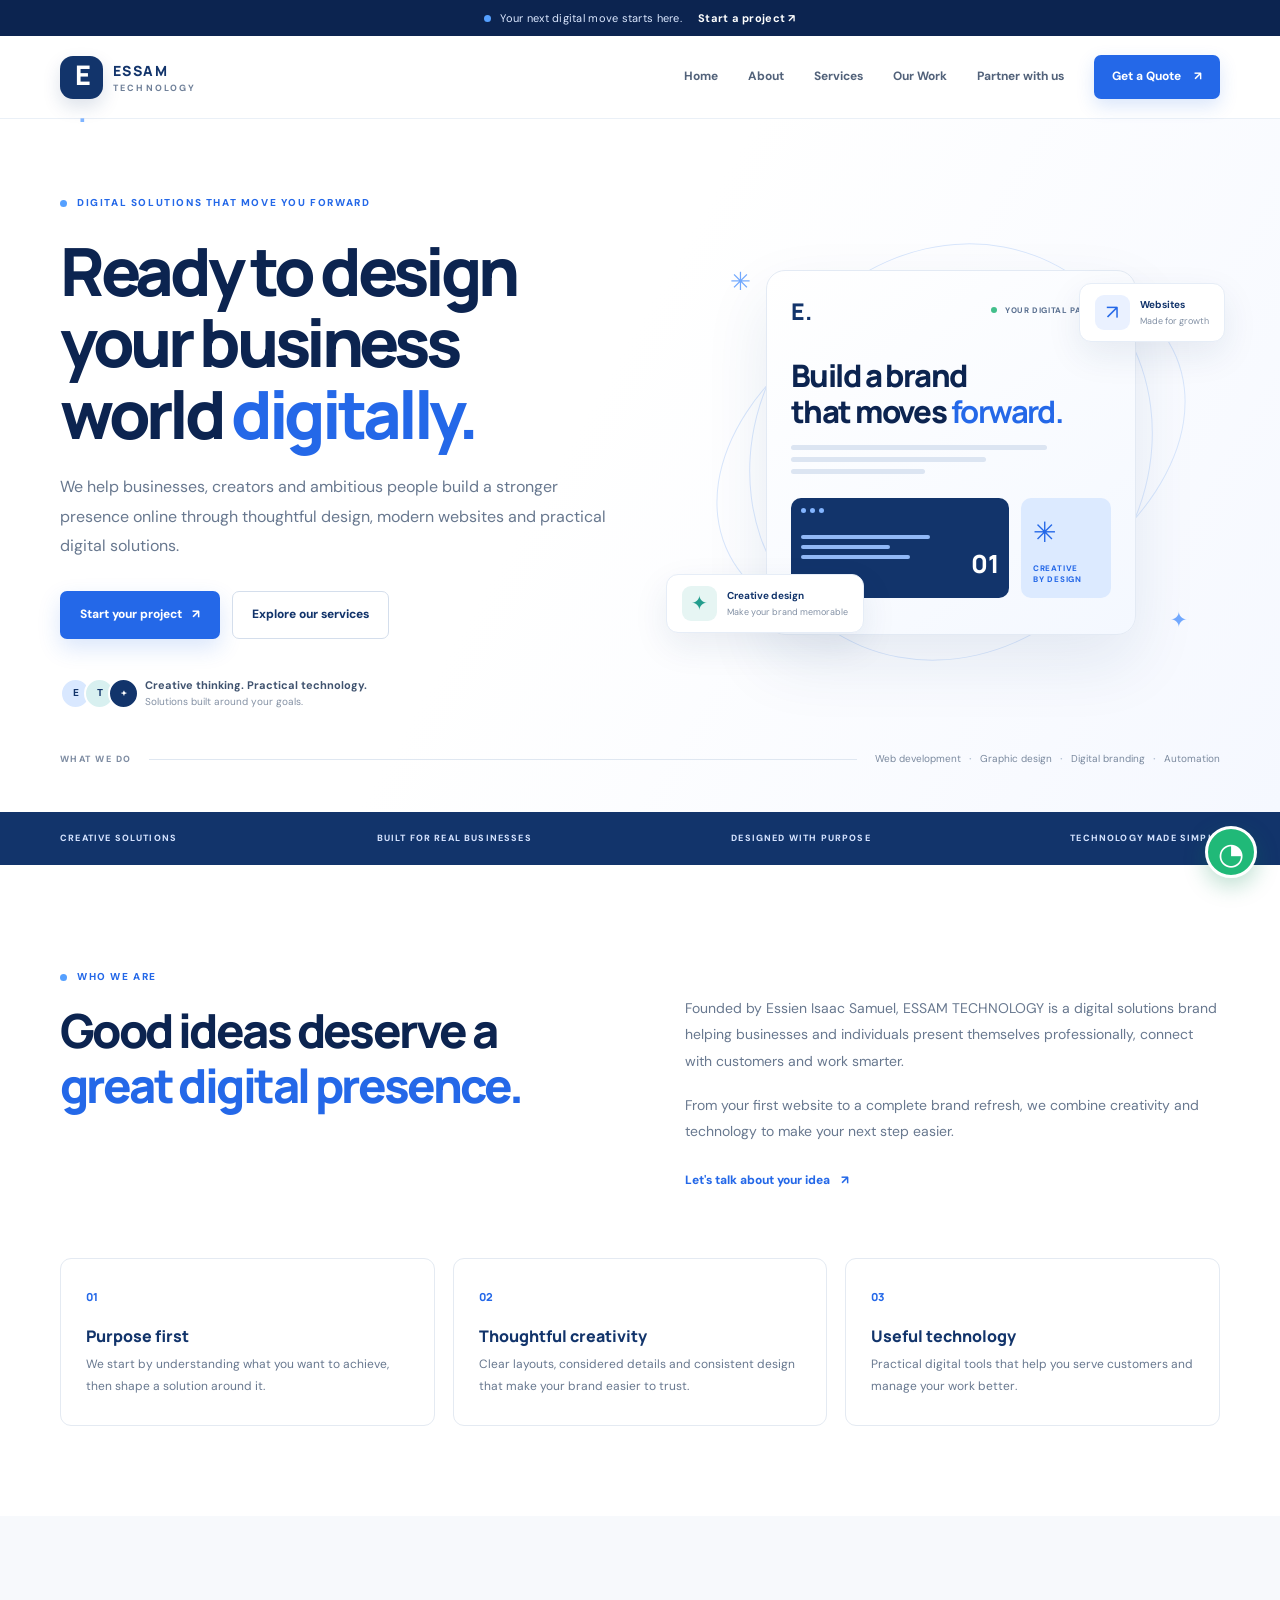
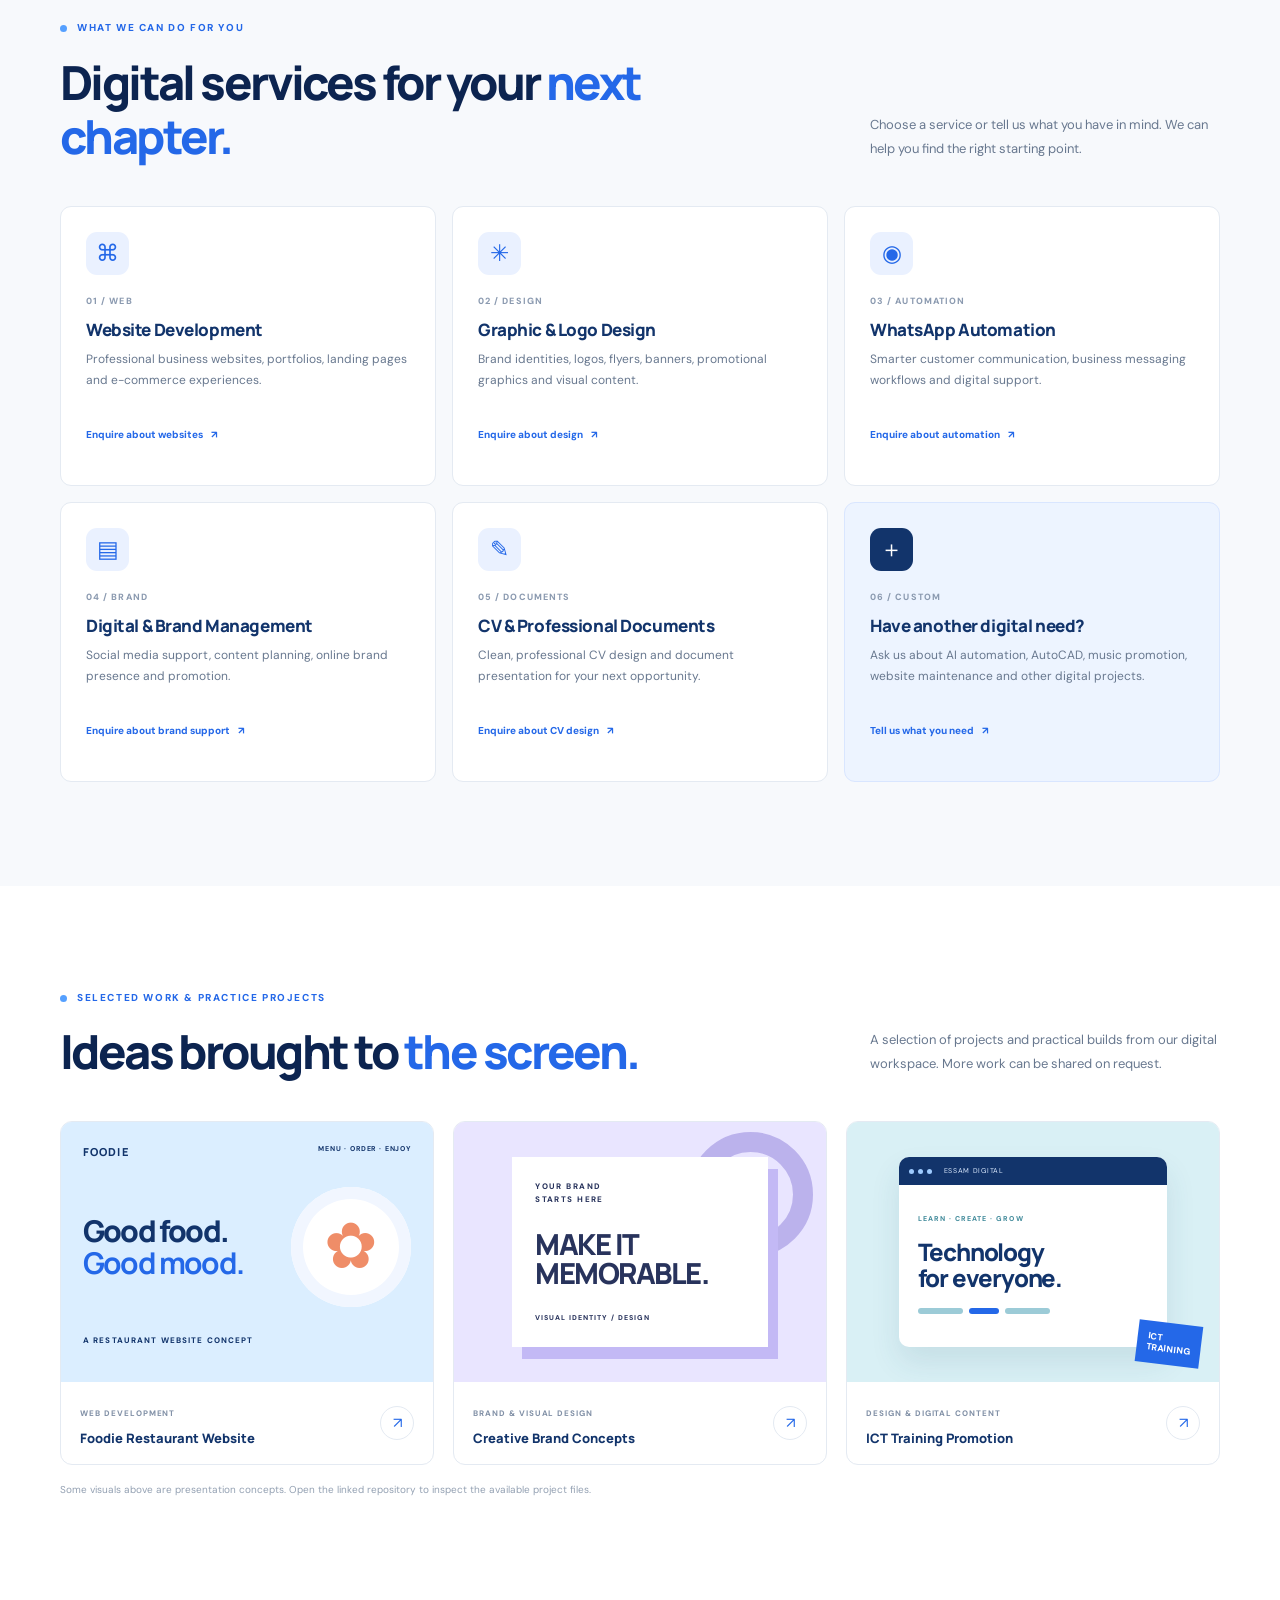
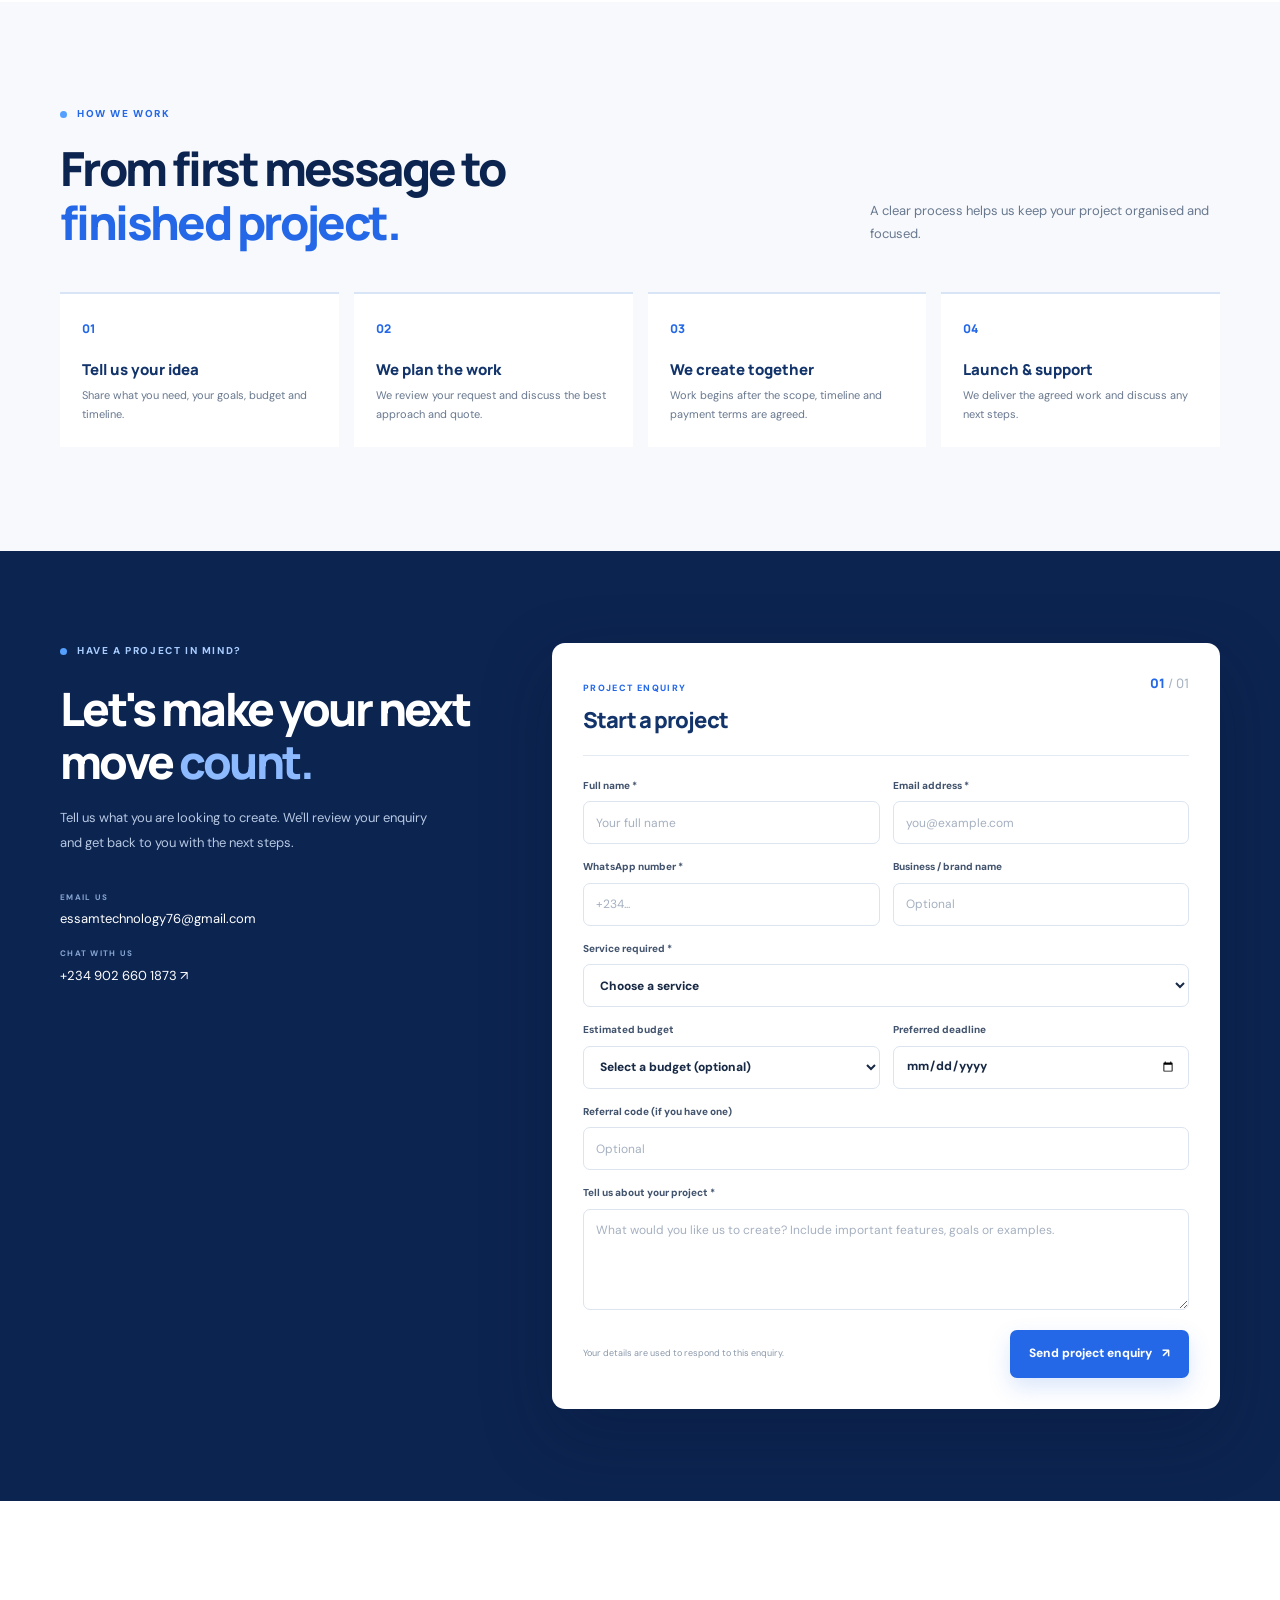
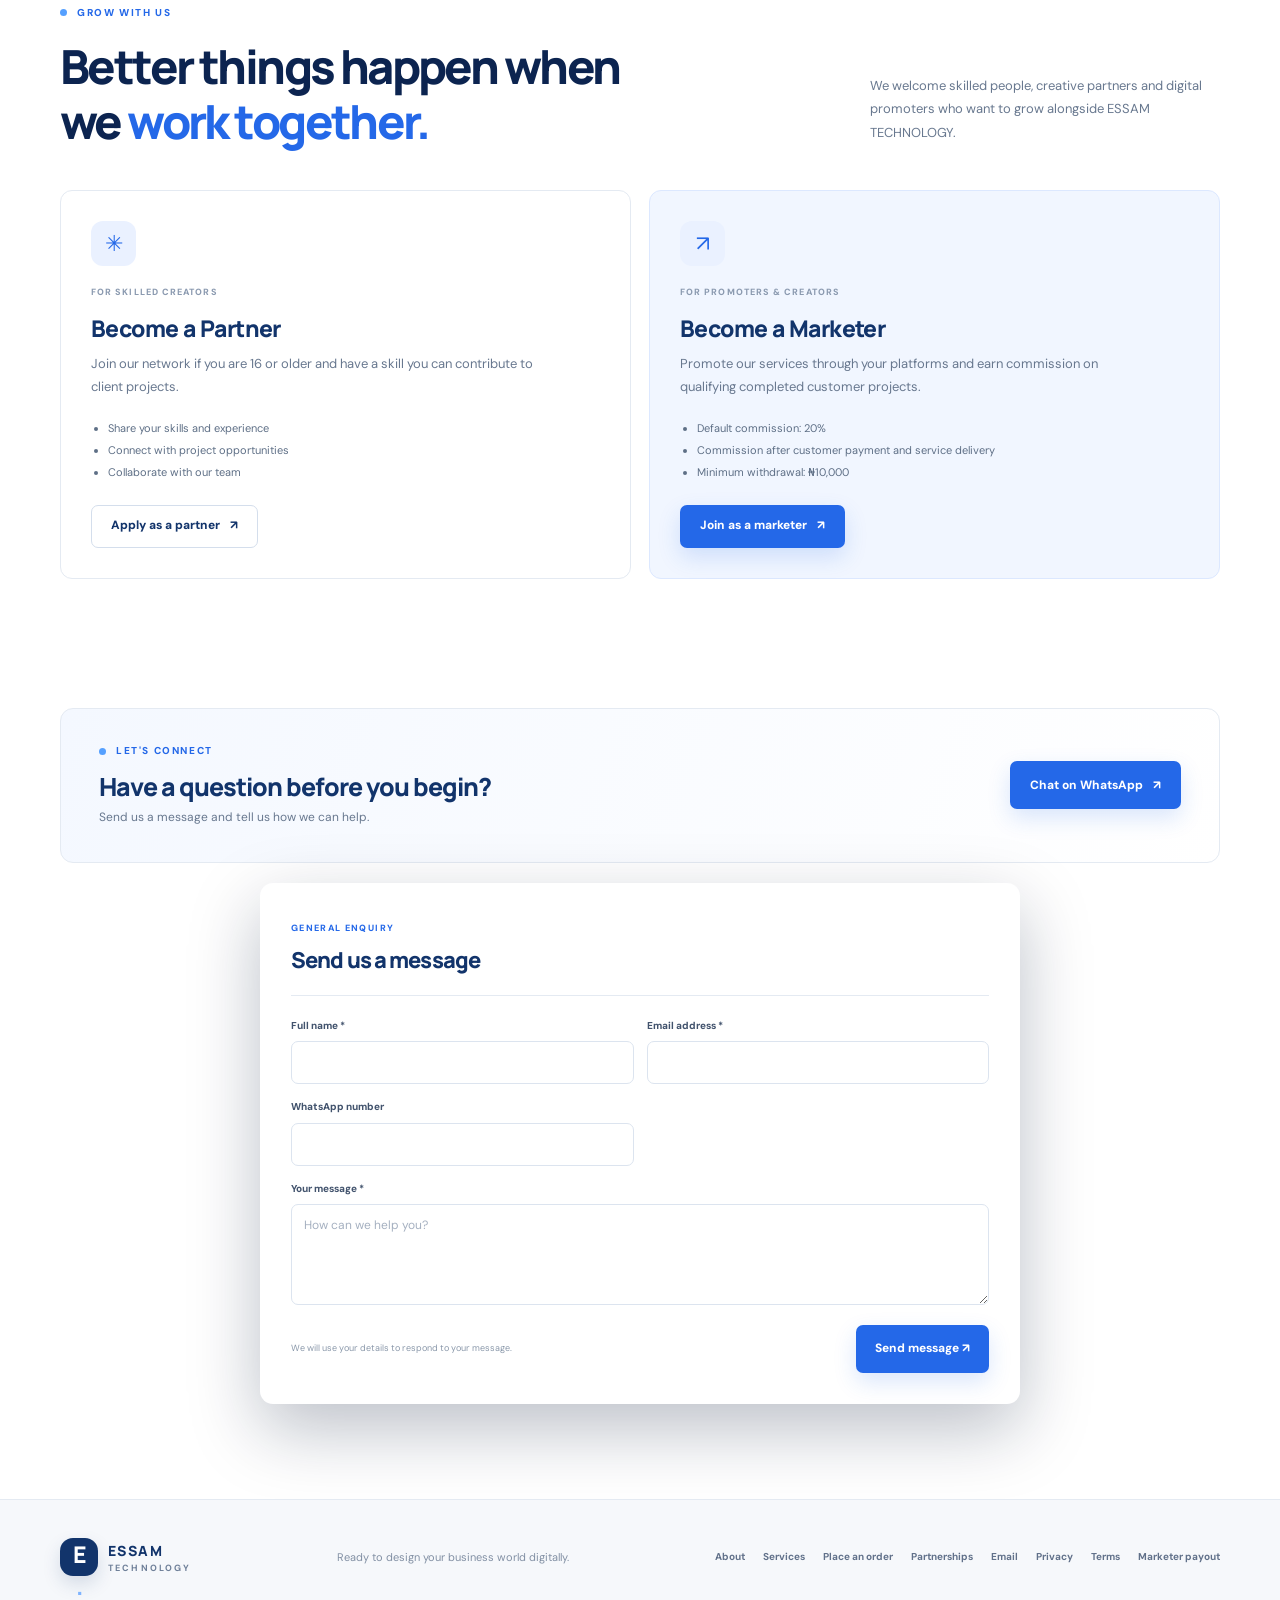
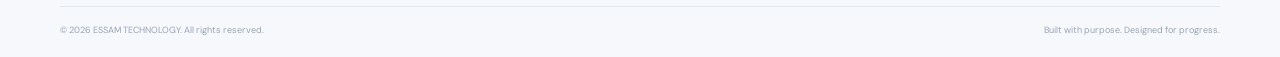
==== commit 57c4a55f: "Add ESSAM TECHNOLOGY founder introduction" ====
--- a/index.html
+++ b/index.html
@@ -53,7 +53,7 @@
     <section class="section about-section" id="about">
       <div class="container about-grid">
         <div class="section-intro"><div class="eyebrow"><span></span> WHO WE ARE</div><h2>Good ideas deserve a <em>great digital presence.</em></h2></div>
-        <div class="about-copy"><p>ESSAM TECHNOLOGY is a digital solutions brand helping businesses and individuals present themselves professionally, connect with customers and work smarter.</p><p>From your first website to a complete brand refresh, we combine creativity and technology to make your next step easier.</p><a class="text-link" href="#order">Let's talk about your idea <span>↗</span></a></div>
+        <div class="about-copy"><p>Founded by Essien Isaac Samuel, ESSAM TECHNOLOGY is a digital solutions brand helping businesses and individuals present themselves professionally, connect with customers and work smarter.</p><p>From your first website to a complete brand refresh, we combine creativity and technology to make your next step easier.</p><a class="text-link" href="#order">Let's talk about your idea <span>↗</span></a></div>
       </div>
       <div class="container values-grid"><article class="value-card"><span class="value-no">01</span><h3>Purpose first</h3><p>We start by understanding what you want to achieve, then shape a solution around it.</p></article><article class="value-card"><span class="value-no">02</span><h3>Thoughtful creativity</h3><p>Clear layouts, considered details and consistent design that make your brand easier to trust.</p></article><article class="value-card"><span class="value-no">03</span><h3>Useful technology</h3><p>Practical digital tools that help you serve customers and manage your work better.</p></article></div>
     </section>
--- a/style.css
+++ b/style.css
@@ -1 +1,4 @@
-*{box-sizing:border-box} :root{--navy:#12346b;--navy-deep:#0c2450;--blue:#2468e8;--blue-light:#eaf1ff;--ink:#172944;--muted:#68788f;--line:#e4eaf2;--paper:#f7f9fc;--white:#fff;--cyan:#a9d7ff}html{scroll-behavior:smooth;scroll-padding-top:92px}body{margin:0;background:#fff;color:var(--ink);font-family:"DM Sans",sans-serif;font-size:15px;line-height:1.65}a{color:inherit;text-decoration:none}button,input,select,textarea{font:inherit}.container{width:min(1160px,calc(100% - 48px));margin:0 auto}.section{padding:104px 0}.announcement{height:36px;display:flex;align-items:center;justify-content:center;gap:9px;background:var(--navy-deep);color:#dce8ff;font-size:11px;letter-spacing:.025em}.announcement a{color:#fff;font-weight:700;margin-left:7px}.announcement-dot,.eyebrow span{width:7px;height:7px;border-radius:50%;background:#55a0ff;display:inline-block}.site-header{position:sticky;top:0;z-index:50;background:#ffffffed;backdrop-filter:blur(16px);border-bottom:1px solid #eaf0f7}.nav-wrap{height:82px;display:flex;align-items:center;justify-content:space-between}.brand{display:inline-flex;align-items:center;gap:10px;color:var(--navy);line-height:1}.brand-symbol{width:43px;height:43px;border-radius:13px;display:grid;place-items:center;background:var(--navy);color:white;font:800 27px "Manrope",sans-serif;letter-spacing:-.08em;box-shadow:0 8px 18px #12346b25}.brand-symbol span{color:#7fb4ff}.brand-copy{display:flex;flex-direction:column;gap:4px}.brand-copy strong{font:800 14px "Manrope",sans-serif;letter-spacing:.1em}.brand-copy small{font-size:9px;font-weight:700;letter-spacing:.24em;color:#6e7f98}.main-nav{display:flex;align-items:center;gap:30px}.main-nav>a{font-size:12px;font-weight:700;color:#52627a;transition:.2s}.main-nav>a:hover{color:var(--blue)}.main-nav .nav-cta{background:var(--blue);color:#fff;padding:12px 18px;border-radius:7px;box-shadow:0 7px 18px #2468e82b}.nav-cta span,.btn span{margin-left:10px}.menu-toggle{display:none;border:0;background:none;padding:8px}.menu-toggle span{display:block;width:23px;height:2px;background:var(--navy);margin:5px}.hero{padding:76px 0 44px;overflow:hidden;background:linear-gradient(120deg,#fff 45%,#f5f8ff 100%)}.hero-grid{display:grid;grid-template-columns:1fr .95fr;gap:55px;align-items:center;min-height:500px}.eyebrow{display:flex;align-items:center;gap:10px;color:var(--blue);font-size:10px;font-weight:800;letter-spacing:.16em}.hero h1{max-width:650px;margin:23px 0 22px;font:800 clamp(44px,5.2vw,68px)/1.08 "Manrope",sans-serif;letter-spacing:-.065em;color:var(--navy-deep)}h1 em,h2 em{font-style:normal;color:var(--blue)}.hero-lead{max-width:550px;color:var(--muted);font-size:16px;line-height:1.85}.hero-actions{display:flex;flex-wrap:wrap;gap:12px;margin-top:30px}.btn{display:inline-flex;align-items:center;justify-content:center;min-height:48px;padding:0 19px;border-radius:7px;font-size:12px;font-weight:800;border:1px solid transparent;cursor:pointer;transition:transform .2s,box-shadow .2s,background .2s}.btn:hover{transform:translateY(-2px)}.btn-primary{background:var(--blue);color:#fff;box-shadow:0 9px 22px #2468e82b}.btn-primary:hover{background:#1756cc;box-shadow:0 12px 25px #2468e83b}.btn-outline{border-color:#d4deec;color:var(--navy);background:#fff}.btn-outline:hover{border-color:var(--blue);color:var(--blue)}.hero-proof{display:flex;align-items:center;gap:13px;margin-top:38px}.proof-avatars{display:flex}.proof-avatars span{width:31px;height:31px;display:grid;place-items:center;margin-right:-7px;border:2px solid #fff;border-radius:50%;background:#d9e8ff;color:var(--navy);font-size:10px;font-weight:800}.proof-avatars span:nth-child(2){background:#d8f0f0}.proof-avatars span:nth-child(3){background:var(--navy);color:white}.hero-proof p{margin:0;color:#8491a4;font-size:10px;line-height:1.55}.hero-proof strong{color:#40536f;font-size:11px}.hero-art{height:470px;position:relative;display:grid;place-items:center}.art-orbit{position:absolute;border:1px solid #d8e6fc;border-radius:50%;transform:rotate(-23deg)}.orbit-one{width:490px;height:330px}.orbit-two{width:390px;height:430px;transform:rotate(35deg)}.card-main{position:relative;width:min(370px,82%);min-height:365px;padding:24px;border:1px solid #e3eaf4;border-radius:19px;background:linear-gradient(145deg,#fff,#f4f8ff);box-shadow:0 28px 65px #193c7418;z-index:2}.art-card-top{display:flex;align-items:center;justify-content:space-between}.mini-brand{font:800 23px "Manrope";color:var(--navy)}.live-pill{font-size:8px;font-weight:800;letter-spacing:.08em;color:#5b7191}.live-pill i{display:inline-block;width:6px;height:6px;border-radius:50%;background:#42bf8b;margin-right:5px}.art-heading{margin-top:31px;font:800 31px/1.16 "Manrope";letter-spacing:-.05em;color:var(--navy-deep)}.art-heading b{color:var(--blue)}.art-lines{display:grid;gap:7px;margin-top:15px}.art-lines span{height:5px;border-radius:10px;background:#dce5f2;width:80%}.art-lines span:nth-child(2){width:61%}.art-lines span:nth-child(3){width:42%}.art-visual{display:flex;gap:12px;align-items:stretch;margin-top:24px}.visual-window{flex:1;border-radius:10px;background:var(--navy);padding:10px;min-height:100px}.window-dots{display:flex;gap:4px}.window-dots i{width:5px;height:5px;border-radius:50%;background:#83b5ff}.window-content{height:68px;display:flex;flex-direction:column;justify-content:center;gap:6px;position:relative}.window-content span{height:4px;width:65%;border-radius:5px;background:#91b8f6}.window-content span:nth-child(2){width:45%}.window-content span:nth-child(3){width:55%}.window-content b{position:absolute;right:0;bottom:0;color:#fff;font:800 25px "Manrope"}.visual-tile{width:90px;border-radius:10px;background:#dceaff;display:flex;flex-direction:column;justify-content:space-between;padding:12px;color:var(--blue)}.visual-tile span{font-size:28px}.visual-tile small{font-size:8px;font-weight:800;line-height:1.4;letter-spacing:.1em}.floating-chip{position:absolute;z-index:3;display:flex;align-items:center;gap:10px;padding:11px 15px;border:1px solid #e6edf7;border-radius:12px;background:#fff;box-shadow:0 13px 35px #18396716}.chip-top{top:66px;right:-5px}.chip-bottom{bottom:54px;left:-16px}.chip-icon{width:35px;height:35px;display:grid;place-items:center;border-radius:9px;background:var(--blue-light);color:var(--blue);font-size:20px}.chip-light{background:#e6f5f3;color:#239d8d}.floating-chip b,.floating-chip small{display:block}.floating-chip b{font-size:10px;color:var(--navy)}.floating-chip small{font-size:9px;color:#8290a4}.art-spark{position:absolute;color:#72a9ff}.spark-one{top:44px;left:48px;font-size:25px}.spark-two{bottom:50px;right:32px;font-size:21px}.hero-bottom{display:flex;align-items:center;gap:18px;margin-top:42px}.hero-bottom>span{font-size:9px;letter-spacing:.16em;font-weight:800;color:#7e8ca2}.hero-bottom-line{height:1px;background:#dfe7f1;flex:1}.hero-bottom p{margin:0;color:#7a899e;font-size:10px}.hero-bottom b{color:#b3c1d4;margin:0 5px}.trust-strip{background:var(--navy);padding:19px 0}.trust-inner{display:flex;justify-content:space-between;gap:15px;flex-wrap:wrap}.trust-inner span{color:#d5e3ff;font-size:9px;letter-spacing:.13em;font-weight:800}.about-section{padding-bottom:90px}.about-grid{display:grid;grid-template-columns:1fr 1fr;gap:90px;align-items:start}.section-intro h2,.section-heading h2,.order-copy h2{margin:18px 0 0;font:800 clamp(32px,4vw,47px)/1.16 "Manrope";letter-spacing:-.055em;color:var(--navy-deep)}.about-copy{padding-top:26px}.about-copy p{margin:0 0 17px;color:var(--muted);font-size:14px;line-height:1.9}.text-link{display:inline-block;margin-top:9px;color:var(--blue);font-size:12px;font-weight:800}.text-link span{margin-left:8px}.values-grid{display:grid;grid-template-columns:repeat(3,1fr);gap:18px;margin-top:66px}.value-card{padding:25px 25px 28px;border:1px solid var(--line);border-radius:11px;background:#fff}.value-no{font:800 11px "Manrope";color:var(--blue)}.value-card h3{margin:17px 0 7px;font:800 16px "Manrope";color:var(--navy)}.value-card p{margin:0;color:var(--muted);font-size:12px;line-height:1.8}.services-section{background:var(--paper)}.section-heading{display:flex;justify-content:space-between;align-items:end;gap:45px;margin-bottom:42px}.section-heading h2{max-width:600px}.section-heading>p{max-width:350px;margin:0 0 4px;color:var(--muted);font-size:13px;line-height:1.8}.services-grid{display:grid;grid-template-columns:repeat(3,1fr);gap:16px}.service-card{min-height:280px;padding:25px;border:1px solid #e4eaf2;border-radius:11px;background:#fff;transition:transform .2s,box-shadow .2s}.service-card:hover,.project-card:hover{transform:translateY(-4px);box-shadow:0 18px 36px #153b7010}.service-icon{width:43px;height:43px;display:grid;place-items:center;border-radius:11px;background:var(--blue-light);color:var(--blue);font-size:23px}.service-index{display:block;margin-top:19px;color:#8b9ab0;font-size:9px;font-weight:800;letter-spacing:.12em}.service-card h3,.community-card h3{margin:9px 0 8px;color:var(--navy);font:800 17px "Manrope";letter-spacing:-.025em}.service-card p,.community-card p{min-height:60px;margin:0;color:var(--muted);font-size:12px;line-height:1.8}.service-card>a{display:inline-block;margin-top:18px;color:var(--blue);font-size:10px;font-weight:800}.service-card>a span{margin-left:6px}.service-card-featured{background:#edf4ff;border-color:#d9e6ff}.service-card-featured .service-icon{background:var(--navy);color:#fff}.projects-section{background:#fff}.projects-grid{display:grid;grid-template-columns:repeat(3,1fr);gap:19px}.project-card{border:1px solid var(--line);border-radius:12px;overflow:hidden;transition:.2s}.project-preview{height:260px;position:relative;overflow:hidden;padding:22px}.preview-food{background:#dbeeff;color:#12346b}.preview-top{display:flex;justify-content:space-between;font:800 11px "Manrope";letter-spacing:.1em}.preview-top span{font:700 7px "DM Sans";letter-spacing:.12em}.food-layout{display:flex;align-items:center;justify-content:space-between;height:175px}.food-title{font:800 30px/1.05 "Manrope";letter-spacing:-.06em}.food-title b{color:#2468e8}.food-plate{width:120px;height:120px;border-radius:50%;display:grid;place-items:center;background:#fff;box-shadow:inset 0 0 0 12px #f1f6ff;color:#ef8d68;font-size:64px}.preview-bottom{font-size:8px;font-weight:800;letter-spacing:.14em}.preview-brand{background:#e9e5ff;display:grid;place-items:center}.brand-poster{position:relative;z-index:2;width:78%;height:190px;padding:23px;background:#fff;box-shadow:10px 12px 0 #c3b9f5;display:flex;flex-direction:column;justify-content:space-between;color:#28335c}.brand-poster span{font-size:8px;letter-spacing:.18em;font-weight:800}.brand-poster b{font:800 29px/1 "Manrope";letter-spacing:-.05em}.brand-poster small{font-size:7px;letter-spacing:.14em;font-weight:800}.brand-shape{position:absolute;width:125px;height:125px;border:20px solid #8d80d9;border-radius:50%;right:13px;top:10px;opacity:.5}.preview-digital{background:#d9f0f5;display:grid;place-items:center}.digital-window{width:82%;height:190px;background:#fff;border-radius:10px;overflow:hidden;box-shadow:0 15px 30px #24536a1c}.digital-head{height:28px;background:#12346b;display:flex;align-items:center;gap:4px;padding:0 10px}.digital-head i{width:5px;height:5px;border-radius:50%;background:#9ecbff}.digital-head span{margin-left:8px;color:#dbeaff;font-size:7px;letter-spacing:.1em}.digital-content{padding:19px;color:var(--navy)}.digital-content small{font-size:7px;letter-spacing:.15em;font-weight:800;color:#428b9b}.digital-content b{display:block;margin-top:10px;font:800 24px/1.1 "Manrope";letter-spacing:-.05em}.digital-bars{display:flex;gap:6px;margin-top:16px}.digital-bars i{height:6px;width:45px;border-radius:5px;background:#9ccbd7}.digital-bars i:nth-child(2){width:30px;background:#2468e8}.digital-sticker{position:absolute;right:18px;bottom:17px;padding:10px;background:#2468e8;color:#fff;font-size:9px;line-height:1.2;font-weight:800;transform:rotate(7deg)}.project-meta{display:flex;align-items:center;justify-content:space-between;padding:17px 19px}.project-meta span{font-size:8px;font-weight:800;letter-spacing:.12em;color:#8291a7}.project-meta h3{margin:5px 0 0;font:800 13px "Manrope";color:var(--navy)}.project-meta>a{width:34px;height:34px;display:grid;place-items:center;border:1px solid var(--line);border-radius:50%;color:var(--blue)}.project-note{margin:17px 0 0;color:#93a0b2;font-size:10px}.process-section{background:var(--paper)}.process-grid{display:grid;grid-template-columns:repeat(4,1fr);gap:15px}.process-grid article{padding:22px;border-top:2px solid #d8e5f7;background:#fff}.process-grid article>span{font:800 12px "Manrope";color:var(--blue)}.process-grid h3{margin:18px 0 6px;font:800 15px "Manrope";color:var(--navy)}.process-grid p{margin:0;color:var(--muted);font-size:11px;line-height:1.8}.order-section{background:var(--navy-deep);padding:92px 0}.order-wrap{display:grid;grid-template-columns:.78fr 1.22fr;gap:65px;align-items:start}.eyebrow-light{color:#a9ccff}.order-copy h2{margin-top:22px;color:#fff;font-size:46px}.order-copy h2 em{color:#8dbaff}.order-copy>p{max-width:380px;margin:18px 0 35px;color:#b7c8e2;font-size:13px;line-height:1.9}.contact-detail{display:flex;flex-direction:column;gap:4px;margin-top:18px}.contact-detail span{font-size:8px;letter-spacing:.16em;font-weight:800;color:#85a4d1}.contact-detail a{font-size:13px;color:#fff}.form-card{padding:31px;background:#fff;border-radius:13px;box-shadow:0 25px 70px #06173545}.form-card-heading{display:flex;align-items:start;justify-content:space-between;padding-bottom:20px;border-bottom:1px solid var(--line)}.form-overline{color:var(--blue);font-size:9px;font-weight:800;letter-spacing:.15em}.form-card-heading h3{margin:6px 0 0;color:var(--navy);font:800 22px "Manrope";letter-spacing:-.04em}.form-step{color:var(--blue);font:800 13px "Manrope"}.form-step i{font-style:normal;color:#aab5c4;font-weight:500}.form-grid{display:grid;grid-template-columns:1fr 1fr;gap:15px 13px;padding-top:22px}.site-form label{display:block;color:#42536d;font-size:10px;font-weight:800}.site-form input,.site-form select,.site-form textarea{display:block;width:100%;margin-top:7px;padding:11px 12px;border:1px solid #dce4ef;border-radius:7px;background:#fff;color:var(--ink);font-size:12px;outline:none;transition:.2s}.site-form input,.site-form select{height:43px}.site-form textarea{resize:vertical;line-height:1.6}.site-form input:focus,.site-form select:focus,.site-form textarea:focus{border-color:#77a2f5;box-shadow:0 0 0 3px #2468e814}.site-form input::placeholder,.site-form textarea::placeholder{color:#a5b0c0;font-weight:400}.field-wide{grid-column:1/-1}.form-actions{display:flex;align-items:center;justify-content:space-between;gap:15px;margin-top:20px}.form-actions p{margin:0;color:#8a98aa;font-size:9px;line-height:1.5}.btn-submit{border:0;white-space:nowrap}.btn-submit:disabled{opacity:.6;cursor:wait;transform:none}.form-feedback{display:none;margin-top:15px;padding:12px;border-radius:7px;font-size:11px;line-height:1.6}.form-feedback.show{display:block}.form-feedback.success{background:#eaf8f1;color:#176b48;border:1px solid #cceedd}.form-feedback.error{background:#fff0f1;color:#a33340;border:1px solid #f5d1d5}.community-section{background:#fff}.community-grid{display:grid;grid-template-columns:1fr 1fr;gap:18px}.community-card{padding:30px;border:1px solid var(--line);border-radius:12px}.community-icon{width:45px;height:45px;display:grid;place-items:center;border-radius:12px;background:var(--blue-light);color:var(--blue);font-size:22px}.community-card h3{font-size:23px;margin-top:12px}.community-card p{min-height:0;max-width:470px;font-size:13px}.community-card ul{padding-left:17px;margin:18px 0 22px;color:#5e6f86;font-size:11px;line-height:2}.community-card .btn{min-height:43px}.community-card-blue{background:#f1f6ff;border-color:#dce8ff}.inline-form-wrap{display:none;margin-top:20px}.inline-form-wrap.open{display:block}.compact-form{max-width:850px;margin:0 auto;border:1px solid var(--line);box-shadow:0 12px 35px #1839670b}.close-form{border:0;background:#f0f4fa;color:var(--navy);width:31px;height:31px;border-radius:50%;font-size:20px;cursor:pointer}.contact-section{padding:25px 0 95px}.contact-banner{padding:34px 38px;border:1px solid var(--line);border-radius:13px;display:flex;align-items:center;justify-content:space-between;gap:25px;background:linear-gradient(110deg,#f4f8ff,#fff)}.contact-banner h2{margin:10px 0 4px;font:800 25px "Manrope";letter-spacing:-.04em;color:var(--navy)}.contact-banner p{margin:0;color:var(--muted);font-size:12px}.site-footer{background:#f6f8fb;border-top:1px solid var(--line);padding:38px 0 19px}.footer-top{display:flex;align-items:center;justify-content:space-between;gap:25px;padding-bottom:30px}.brand-footer .brand-symbol{width:38px;height:38px;font-size:23px}.footer-top>p{margin:0;color:#8290a4;font-size:11px}.footer-links{display:flex;gap:18px;flex-wrap:wrap}.footer-links a{font-size:10px;color:#61718a;font-weight:700}.footer-bottom{display:flex;justify-content:space-between;gap:15px;padding-top:16px;border-top:1px solid #e2e8f0;color:#98a4b4;font-size:9px}.whatsapp-float{position:fixed;z-index:45;right:23px;bottom:22px;width:52px;height:52px;display:grid;place-items:center;border-radius:50%;background:#20b978;color:white;font-size:30px;box-shadow:0 8px 22px #0b875244;border:3px solid #fff}.whatsapp-float:hover{transform:translateY(-3px)}@media(max-width:950px){.main-nav{gap:17px}.hero-grid{gap:25px}.hero-art{transform:scale(.9)}.order-wrap{gap:30px}.section{padding:82px 0}}@media(max-width:760px){.container{width:min(100% - 34px,600px)}.menu-toggle{display:block}.main-nav{display:none;position:absolute;top:82px;left:0;right:0;padding:18px 24px 22px;background:#fff;border-bottom:1px solid var(--line);box-shadow:0 15px 20px #17345b10;flex-direction:column;align-items:stretch;gap:0}.main-nav.open{display:flex}.main-nav>a{padding:12px 0}.main-nav .nav-cta{margin-top:8px;padding:13px 15px;text-align:center}.hero{padding-top:54px}.hero-grid{grid-template-columns:1fr;gap:10px}.hero-content{max-width:600px}.hero h1{font-size:clamp(43px,11vw,61px)}.hero-art{height:400px;transform:scale(.88);margin:-10px auto -15px;width:100%}.hero-bottom{margin-top:25px}.hero-bottom p{font-size:9px}.trust-inner{justify-content:center}.trust-inner span{width:45%;text-align:center}.about-grid{grid-template-columns:1fr;gap:15px}.about-copy{padding-top:0}.values-grid{grid-template-columns:1fr;gap:12px;margin-top:35px}.section-heading{display:block}.section-heading>p{margin-top:16px}.services-grid,.projects-grid{grid-template-columns:1fr 1fr}.service-card{padding:21px;min-height:270px}.project-preview{height:220px}.process-grid{grid-template-columns:1fr 1fr}.order-wrap{grid-template-columns:1fr;gap:35px}.order-copy h2{font-size:40px}.community-grid{grid-template-columns:1fr}.contact-banner{align-items:flex-start;flex-direction:column}.footer-top{align-items:flex-start;flex-wrap:wrap}.footer-links{width:100%}}@media(max-width:520px){.announcement{font-size:9px}.nav-wrap{height:72px}.main-nav{top:72px}.hero h1{font-size:44px}.hero-lead{font-size:14px}.hero-art{height:345px;transform:scale(.78);margin:-25px auto -35px;width:120%}.hero-bottom{gap:9px;flex-wrap:wrap}.hero-bottom p{width:100%;margin-left:0}.section{padding:68px 0}.section-intro h2,.section-heading h2{font-size:35px}.services-grid,.projects-grid{grid-template-columns:1fr}.service-card{min-height:0}.service-card p{min-height:0}.project-preview{height:245px}.process-grid{grid-template-columns:1fr 1fr;gap:9px}.process-grid article{padding:16px}.form-card{padding:22px 17px}.form-grid{grid-template-columns:1fr}.field-wide{grid-column:auto}.form-actions{align-items:stretch;flex-direction:column}.btn-submit{width:100%}.order-copy h2{font-size:37px}.community-card{padding:23px}.contact-banner{padding:26px 22px}.footer-top{gap:16px}.footer-links{gap:12px 17px}.footer-bottom{flex-direction:column}.whatsapp-float{right:15px;bottom:15px;width:47px;height:47px}}+*{box-sizing:border-box} :root{--navy:#12346b;--navy-deep:#0c2450;--blue:#2468e8;--blue-light:#eaf1ff;--ink:#172944;--muted:#68788f;--line:#e4eaf2;--paper:#f7f9fc;--white:#fff;--cyan:#a9d7ff}html{scroll-behavior:smooth;scroll-padding-top:92px}body{margin:0;background:#fff;color:var(--ink);font-family:"DM Sans",sans-serif;font-size:15px;line-height:1.65}a{color:inherit;text-decoration:none}button,input,select,textarea{font:inherit}.container{width:min(1160px,calc(100% - 48px));margin:0 auto}.section{padding:104px 0}.announcement{height:36px;display:flex;align-items:center;justify-content:center;gap:9px;background:var(--navy-deep);color:#dce8ff;font-size:11px;letter-spacing:.025em}.announcement a{color:#fff;font-weight:700;margin-left:7px}.announcement-dot,.eyebrow span{width:7px;height:7px;border-radius:50%;background:#55a0ff;display:inline-block}.site-header{position:sticky;top:0;z-index:50;background:#ffffffed;backdrop-filter:blur(16px);border-bottom:1px solid #eaf0f7}.nav-wrap{height:82px;display:flex;align-items:center;justify-content:space-between}.brand{display:inline-flex;align-items:center;gap:10px;color:var(--navy);line-height:1}.brand-symbol{width:43px;height:43px;border-radius:13px;display:grid;place-items:center;background:var(--navy);color:white;font:800 27px "Manrope",sans-serif;letter-spacing:-.08em;box-shadow:0 8px 18px #12346b25}.brand-symbol span{color:#7fb4ff}.brand-copy{display:flex;flex-direction:column;gap:4px}.brand-copy strong{font:800 14px "Manrope",sans-serif;letter-spacing:.1em}.brand-copy small{font-size:9px;font-weight:700;letter-spacing:.24em;color:#6e7f98}.main-nav{display:flex;align-items:center;gap:30px}.main-nav>a{font-size:12px;font-weight:700;color:#52627a;transition:.2s}.main-nav>a:hover{color:var(--blue)}.main-nav .nav-cta{background:var(--blue);color:#fff;padding:12px 18px;border-radius:7px;box-shadow:0 7px 18px #2468e82b}.nav-cta span,.btn span{margin-left:10px}.menu-toggle{display:none;border:0;background:none;padding:8px}.menu-toggle span{display:block;width:23px;height:2px;background:var(--navy);margin:5px}.hero{padding:76px 0 44px;overflow:hidden;background:linear-gradient(120deg,#fff 45%,#f5f8ff 100%)}.hero-grid{display:grid;grid-template-columns:1fr .95fr;gap:55px;align-items:center;min-height:500px}.eyebrow{display:flex;align-items:center;gap:10px;color:var(--blue);font-size:10px;font-weight:800;letter-spacing:.16em}.hero h1{max-width:650px;margin:23px 0 22px;font:800 clamp(44px,5.2vw,68px)/1.08 "Manrope",sans-serif;letter-spacing:-.065em;color:var(--navy-deep)}h1 em,h2 em{font-style:normal;color:var(--blue)}.hero-lead{max-width:550px;color:var(--muted);font-size:16px;line-height:1.85}.hero-actions{display:flex;flex-wrap:wrap;gap:12px;margin-top:30px}.btn{display:inline-flex;align-items:center;justify-content:center;min-height:48px;padding:0 19px;border-radius:7px;font-size:12px;font-weight:800;border:1px solid transparent;cursor:pointer;transition:transform .2s,box-shadow .2s,background .2s}.btn:hover{transform:translateY(-2px)}.btn-primary{background:var(--blue);color:#fff;box-shadow:0 9px 22px #2468e82b}.btn-primary:hover{background:#1756cc;box-shadow:0 12px 25px #2468e83b}.btn-outline{border-color:#d4deec;color:var(--navy);background:#fff}.btn-outline:hover{border-color:var(--blue);color:var(--blue)}.hero-proof{display:flex;align-items:center;gap:13px;margin-top:38px}.proof-avatars{display:flex}.proof-avatars span{width:31px;height:31px;display:grid;place-items:center;margin-right:-7px;border:2px solid #fff;border-radius:50%;background:#d9e8ff;color:var(--navy);font-size:10px;font-weight:800}.proof-avatars span:nth-child(2){background:#d8f0f0}.proof-avatars span:nth-child(3){background:var(--navy);color:white}.hero-proof p{margin:0;color:#8491a4;font-size:10px;line-height:1.55}.hero-proof strong{color:#40536f;font-size:11px}.hero-art{height:470px;position:relative;display:grid;place-items:center}.art-orbit{position:absolute;border:1px solid #d8e6fc;border-radius:50%;transform:rotate(-23deg)}.orbit-one{width:490px;height:330px}.orbit-two{width:390px;height:430px;transform:rotate(35deg)}.card-main{position:relative;width:min(370px,82%);min-height:365px;padding:24px;border:1px solid #e3eaf4;border-radius:19px;background:linear-gradient(145deg,#fff,#f4f8ff);box-shadow:0 28px 65px #193c7418;z-index:2}.art-card-top{display:flex;align-items:center;justify-content:space-between}.mini-brand{font:800 23px "Manrope";color:var(--navy)}.live-pill{font-size:8px;font-weight:800;letter-spacing:.08em;color:#5b7191}.live-pill i{display:inline-block;width:6px;height:6px;border-radius:50%;background:#42bf8b;margin-right:5px}.art-heading{margin-top:31px;font:800 31px/1.16 "Manrope";letter-spacing:-.05em;color:var(--navy-deep)}.art-heading b{color:var(--blue)}.art-lines{display:grid;gap:7px;margin-top:15px}.art-lines span{height:5px;border-radius:10px;background:#dce5f2;width:80%}.art-lines span:nth-child(2){width:61%}.art-lines span:nth-child(3){width:42%}.art-visual{display:flex;gap:12px;align-items:stretch;margin-top:24px}.visual-window{flex:1;border-radius:10px;background:var(--navy);padding:10px;min-height:100px}.window-dots{display:flex;gap:4px}.window-dots i{width:5px;height:5px;border-radius:50%;background:#83b5ff}.window-content{height:68px;display:flex;flex-direction:column;justify-content:center;gap:6px;position:relative}.window-content span{height:4px;width:65%;border-radius:5px;background:#91b8f6}.window-content span:nth-child(2){width:45%}.window-content span:nth-child(3){width:55%}.window-content b{position:absolute;right:0;bottom:0;color:#fff;font:800 25px "Manrope"}.visual-tile{width:90px;border-radius:10px;background:#dceaff;display:flex;flex-direction:column;justify-content:space-between;padding:12px;color:var(--blue)}.visual-tile span{font-size:28px}.visual-tile small{font-size:8px;font-weight:800;line-height:1.4;letter-spacing:.1em}.floating-chip{position:absolute;z-index:3;display:flex;align-items:center;gap:10px;padding:11px 15px;border:1px solid #e6edf7;border-radius:12px;background:#fff;box-shadow:0 13px 35px #18396716}.chip-top{top:66px;right:-5px}.chip-bottom{bottom:54px;left:-16px}.chip-icon{width:35px;height:35px;display:grid;place-items:center;border-radius:9px;background:var(--blue-light);color:var(--blue);font-size:20px}.chip-light{background:#e6f5f3;color:#239d8d}.floating-chip b,.floating-chip small{display:block}.floating-chip b{font-size:10px;color:var(--navy)}.floating-chip small{font-size:9px;color:#8290a4}.art-spark{position:absolute;color:#72a9ff}.spark-one{top:44px;left:48px;font-size:25px}.spark-two{bottom:50px;right:32px;font-size:21px}.hero-bottom{display:flex;align-items:center;gap:18px;margin-top:42px}.hero-bottom>span{font-size:9px;letter-spacing:.16em;font-weight:800;color:#7e8ca2}.hero-bottom-line{height:1px;background:#dfe7f1;flex:1}.hero-bottom p{margin:0;color:#7a899e;font-size:10px}.hero-bottom b{color:#b3c1d4;margin:0 5px}.trust-strip{background:var(--navy);padding:19px 0}.trust-inner{display:flex;justify-content:space-between;gap:15px;flex-wrap:wrap}.trust-inner span{color:#d5e3ff;font-size:9px;letter-spacing:.13em;font-weight:800}.about-section{padding-bottom:90px}.about-grid{display:grid;grid-template-columns:1fr 1fr;gap:90px;align-items:start}.section-intro h2,.section-heading h2,.order-copy h2{margin:18px 0 0;font:800 clamp(32px,4vw,47px)/1.16 "Manrope";letter-spacing:-.055em;color:var(--navy-deep)}.about-copy{padding-top:26px}.about-copy p{margin:0 0 17px;color:var(--muted);font-size:14px;line-height:1.9}.text-link{display:inline-block;margin-top:9px;color:var(--blue);font-size:12px;font-weight:800}.text-link span{margin-left:8px}.values-grid{display:grid;grid-template-columns:repeat(3,1fr);gap:18px;margin-top:66px}.value-card{padding:25px 25px 28px;border:1px solid var(--line);border-radius:11px;background:#fff}.value-no{font:800 11px "Manrope";color:var(--blue)}.value-card h3{margin:17px 0 7px;font:800 16px "Manrope";color:var(--navy)}.value-card p{margin:0;color:var(--muted);font-size:12px;line-height:1.8}.services-section{background:var(--paper)}.section-heading{display:flex;justify-content:space-between;align-items:end;gap:45px;margin-bottom:42px}.section-heading h2{max-width:600px}.section-heading>p{max-width:350px;margin:0 0 4px;color:var(--muted);font-size:13px;line-height:1.8}.services-grid{display:grid;grid-template-columns:repeat(3,1fr);gap:16px}.service-card{min-height:280px;padding:25px;border:1px solid #e4eaf2;border-radius:11px;background:#fff;transition:transform .2s,box-shadow .2s}.service-card:hover,.project-card:hover{transform:translateY(-4px);box-shadow:0 18px 36px #153b7010}.service-icon{width:43px;height:43px;display:grid;place-items:center;border-radius:11px;background:var(--blue-light);color:var(--blue);font-size:23px}.service-index{display:block;margin-top:19px;color:#8b9ab0;font-size:9px;font-weight:800;letter-spacing:.12em}.service-card h3,.community-card h3{margin:9px 0 8px;color:var(--navy);font:800 17px "Manrope";letter-spacing:-.025em}.service-card p,.community-card p{min-height:60px;margin:0;color:var(--muted);font-size:12px;line-height:1.8}.service-card>a{display:inline-block;margin-top:18px;color:var(--blue);font-size:10px;font-weight:800}.service-card>a span{margin-left:6px}.service-card-featured{background:#edf4ff;border-color:#d9e6ff}.service-card-featured .service-icon{background:var(--navy);color:#fff}.projects-section{background:#fff}.projects-grid{display:grid;grid-template-columns:repeat(3,1fr);gap:19px}.project-card{border:1px solid var(--line);border-radius:12px;overflow:hidden;transition:.2s}.project-preview{height:260px;position:relative;overflow:hidden;padding:22px}.preview-food{background:#dbeeff;color:#12346b}.preview-top{display:flex;justify-content:space-between;font:800 11px "Manrope";letter-spacing:.1em}.preview-top span{font:700 7px "DM Sans";letter-spacing:.12em}.food-layout{display:flex;align-items:center;justify-content:space-between;height:175px}.food-title{font:800 30px/1.05 "Manrope";letter-spacing:-.06em}.food-title b{color:#2468e8}.food-plate{width:120px;height:120px;border-radius:50%;display:grid;place-items:center;background:#fff;box-shadow:inset 0 0 0 12px #f1f6ff;color:#ef8d68;font-size:64px}.preview-bottom{font-size:8px;font-weight:800;letter-spacing:.14em}.preview-brand{background:#e9e5ff;display:grid;place-items:center}.brand-poster{position:relative;z-index:2;width:78%;height:190px;padding:23px;background:#fff;box-shadow:10px 12px 0 #c3b9f5;display:flex;flex-direction:column;justify-content:space-between;color:#28335c}.brand-poster span{font-size:8px;letter-spacing:.18em;font-weight:800}.brand-poster b{font:800 29px/1 "Manrope";letter-spacing:-.05em}.brand-poster small{font-size:7px;letter-spacing:.14em;font-weight:800}.brand-shape{position:absolute;width:125px;height:125px;border:20px solid #8d80d9;border-radius:50%;right:13px;top:10px;opacity:.5}.preview-digital{background:#d9f0f5;display:grid;place-items:center}.digital-window{width:82%;height:190px;background:#fff;border-radius:10px;overflow:hidden;box-shadow:0 15px 30px #24536a1c}.digital-head{height:28px;background:#12346b;display:flex;align-items:center;gap:4px;padding:0 10px}.digital-head i{width:5px;height:5px;border-radius:50%;background:#9ecbff}.digital-head span{margin-left:8px;color:#dbeaff;font-size:7px;letter-spacing:.1em}.digital-content{padding:19px;color:var(--navy)}.digital-content small{font-size:7px;letter-spacing:.15em;font-weight:800;color:#428b9b}.digital-content b{display:block;margin-top:10px;font:800 24px/1.1 "Manrope";letter-spacing:-.05em}.digital-bars{display:flex;gap:6px;margin-top:16px}.digital-bars i{height:6px;width:45px;border-radius:5px;background:#9ccbd7}.digital-bars i:nth-child(2){width:30px;background:#2468e8}.digital-sticker{position:absolute;right:18px;bottom:17px;padding:10px;background:#2468e8;color:#fff;font-size:9px;line-height:1.2;font-weight:800;transform:rotate(7deg)}.project-meta{display:flex;align-items:center;justify-content:space-between;padding:17px 19px}.project-meta span{font-size:8px;font-weight:800;letter-spacing:.12em;color:#8291a7}.project-meta h3{margin:5px 0 0;font:800 13px "Manrope";color:var(--navy)}.project-meta>a{width:34px;height:34px;display:grid;place-items:center;border:1px solid var(--line);border-radius:50%;color:var(--blue)}.project-note{margin:17px 0 0;color:#93a0b2;font-size:10px}.process-section{background:var(--paper)}.process-grid{display:grid;grid-template-columns:repeat(4,1fr);gap:15px}.process-grid article{padding:22px;border-top:2px solid #d8e5f7;background:#fff}.process-grid article>span{font:800 12px "Manrope";color:var(--blue)}.process-grid h3{margin:18px 0 6px;font:800 15px "Manrope";color:var(--navy)}.process-grid p{margin:0;color:var(--muted);font-size:11px;line-height:1.8}.order-section{background:var(--navy-deep);padding:92px 0}.order-wrap{display:grid;grid-template-columns:.78fr 1.22fr;gap:65px;align-items:start}.eyebrow-light{color:#a9ccff}.order-copy h2{margin-top:22px;color:#fff;font-size:46px}.order-copy h2 em{color:#8dbaff}.order-copy>p{max-width:380px;margin:18px 0 35px;color:#b7c8e2;font-size:13px;line-height:1.9}.contact-detail{display:flex;flex-direction:column;gap:4px;margin-top:18px}.contact-detail span{font-size:8px;letter-spacing:.16em;font-weight:800;color:#85a4d1}.contact-detail a{font-size:13px;color:#fff}.form-card{padding:31px;background:#fff;border-radius:13px;box-shadow:0 25px 70px #06173545}.form-card-heading{display:flex;align-items:start;justify-content:space-between;padding-bottom:20px;border-bottom:1px solid var(--line)}.form-overline{color:var(--blue);font-size:9px;font-weight:800;letter-spacing:.15em}.form-card-heading h3{margin:6px 0 0;color:var(--navy);font:800 22px "Manrope";letter-spacing:-.04em}.form-step{color:var(--blue);font:800 13px "Manrope"}.form-step i{font-style:normal;color:#aab5c4;font-weight:500}.form-grid{display:grid;grid-template-columns:1fr 1fr;gap:15px 13px;padding-top:22px}.site-form label{display:block;color:#42536d;font-size:10px;font-weight:800}.site-form input,.site-form select,.site-form textarea{display:block;width:100%;margin-top:7px;padding:11px 12px;border:1px solid #dce4ef;border-radius:7px;background:#fff;color:var(--ink);font-size:12px;outline:none;transition:.2s}.site-form input,.site-form select{height:43px}.site-form textarea{resize:vertical;line-height:1.6}.site-form input:focus,.site-form select:focus,.site-form textarea:focus{border-color:#77a2f5;box-shadow:0 0 0 3px #2468e814}.site-form input::placeholder,.site-form textarea::placeholder{color:#a5b0c0;font-weight:400}.field-wide{grid-column:1/-1}.form-actions{display:flex;align-items:center;justify-content:space-between;gap:15px;margin-top:20px}.form-actions p{margin:0;color:#8a98aa;font-size:9px;line-height:1.5}.btn-submit{border:0;white-space:nowrap}.btn-submit:disabled{opacity:.6;cursor:wait;transform:none}.form-feedback{display:none;margin-top:15px;padding:12px;border-radius:7px;font-size:11px;line-height:1.6}.form-feedback.show{display:block}.form-feedback.success{background:#eaf8f1;color:#176b48;border:1px solid #cceedd}.form-feedback.error{background:#fff0f1;color:#a33340;border:1px solid #f5d1d5}.community-section{background:#fff}.community-grid{display:grid;grid-template-columns:1fr 1fr;gap:18px}.community-card{padding:30px;border:1px solid var(--line);border-radius:12px}.community-icon{width:45px;height:45px;display:grid;place-items:center;border-radius:12px;background:var(--blue-light);color:var(--blue);font-size:22px}.community-card h3{font-size:23px;margin-top:12px}.community-card p{min-height:0;max-width:470px;font-size:13px}.community-card ul{padding-left:17px;margin:18px 0 22px;color:#5e6f86;font-size:11px;line-height:2}.community-card .btn{min-height:43px}.community-card-blue{background:#f1f6ff;border-color:#dce8ff}.inline-form-wrap{display:none;margin-top:20px}.inline-form-wrap.open{display:block}.compact-form{max-width:850px;margin:0 auto;border:1px solid var(--line);box-shadow:0 12px 35px #1839670b}.close-form{border:0;background:#f0f4fa;color:var(--navy);width:31px;height:31px;border-radius:50%;font-size:20px;cursor:pointer}.contact-section{padding:25px 0 95px}.contact-banner{padding:34px 38px;border:1px solid var(--line);border-radius:13px;display:flex;align-items:center;justify-content:space-between;gap:25px;background:linear-gradient(110deg,#f4f8ff,#fff)}.contact-banner h2{margin:10px 0 4px;font:800 25px "Manrope";letter-spacing:-.04em;color:var(--navy)}.contact-banner p{margin:0;color:var(--muted);font-size:12px}.site-footer{background:#f6f8fb;border-top:1px solid var(--line);padding:38px 0 19px}.footer-top{display:flex;align-items:center;justify-content:space-between;gap:25px;padding-bottom:30px}.brand-footer .brand-symbol{width:38px;height:38px;font-size:23px}.footer-top>p{margin:0;color:#8290a4;font-size:11px}.footer-links{display:flex;gap:18px;flex-wrap:wrap}.footer-links a{font-size:10px;color:#61718a;font-weight:700}.footer-bottom{display:flex;justify-content:space-between;gap:15px;padding-top:16px;border-top:1px solid #e2e8f0;color:#98a4b4;font-size:9px}.whatsapp-float{position:fixed;z-index:45;right:23px;bottom:22px;width:52px;height:52px;display:grid;place-items:center;border-radius:50%;background:#20b978;color:white;font-size:30px;box-shadow:0 8px 22px #0b875244;border:3px solid #fff}.whatsapp-float:hover{transform:translateY(-3px)}@media(max-width:950px){.main-nav{gap:17px}.hero-grid{gap:25px}.hero-art{transform:scale(.9)}.order-wrap{gap:30px}.section{padding:82px 0}}@media(max-width:760px){.container{width:min(100% - 34px,600px)}.menu-toggle{display:block}.main-nav{display:none;position:absolute;top:82px;left:0;right:0;padding:18px 24px 22px;background:#fff;border-bottom:1px solid var(--line);box-shadow:0 15px 20px #17345b10;flex-direction:column;align-items:stretch;gap:0}.main-nav.open{display:flex}.main-nav>a{padding:12px 0}.main-nav .nav-cta{margin-top:8px;padding:13px 15px;text-align:center}.hero{padding-top:54px}.hero-grid{grid-template-columns:1fr;gap:10px}.hero-content{max-width:600px}.hero h1{font-size:clamp(43px,11vw,61px)}.hero-art{height:400px;transform:scale(.88);margin:-10px auto -15px;width:100%}.hero-bottom{margin-top:25px}.hero-bottom p{font-size:9px}.trust-inner{justify-content:center}.trust-inner span{width:45%;text-align:center}.about-grid{grid-template-columns:1fr;gap:15px}.about-copy{padding-top:0}.values-grid{grid-template-columns:1fr;gap:12px;margin-top:35px}.section-heading{display:block}.section-heading>p{margin-top:16px}.services-grid,.projects-grid{grid-template-columns:1fr 1fr}.service-card{padding:21px;min-height:270px}.project-preview{height:220px}.process-grid{grid-template-columns:1fr 1fr}.order-wrap{grid-template-columns:1fr;gap:35px}.order-copy h2{font-size:40px}.community-grid{grid-template-columns:1fr}.contact-banner{align-items:flex-start;flex-direction:column}.footer-top{align-items:flex-start;flex-wrap:wrap}.footer-links{width:100%}}@media(max-width:520px){.announcement{font-size:9px}.nav-wrap{height:72px}.main-nav{top:72px}.hero h1{font-size:44px}.hero-lead{font-size:14px}.hero-art{height:345px;transform:scale(.78);margin:-25px auto -35px;width:120%}.hero-bottom{gap:9px;flex-wrap:wrap}.hero-bottom p{width:100%;margin-left:0}.section{padding:68px 0}.section-intro h2,.section-heading h2{font-size:35px}.services-grid,.projects-grid{grid-template-columns:1fr}.service-card{min-height:0}.service-card p{min-height:0}.project-preview{height:245px}.process-grid{grid-template-columns:1fr 1fr;gap:9px}.process-grid article{padding:16px}.form-card{padding:22px 17px}.form-grid{grid-template-columns:1fr}.field-wide{grid-column:auto}.form-actions{align-items:stretch;flex-direction:column}.btn-submit{width:100%}.order-copy h2{font-size:37px}.community-card{padding:23px}.contact-banner{padding:26px 22px}.footer-top{gap:16px}.footer-links{gap:12px 17px}.footer-bottom{flex-direction:column}.whatsapp-float{right:15px;bottom:15px;width:47px;height:47px}}
+
+/* Supporting pages */
+.policy-page{min-height:70vh;background:linear-gradient(180deg,#f6f9ff 0,#fff 360px);padding:78px 0 100px}.policy-container{max-width:850px}.policy-container h1{margin:20px 0 8px;font:800 clamp(42px,6vw,60px)/1.1 "Manrope";letter-spacing:-.06em;color:var(--navy-deep)}.policy-container h1 em{font-style:normal;color:var(--blue)}.policy-updated{margin:0 0 35px;color:#8a98aa;font-size:11px}.policy-container>p,.policy-container li{color:#61728a;font-size:14px;line-height:1.9}.policy-container h2{margin:34px 0 9px;font:800 19px "Manrope";color:var(--navy)}.policy-container ul{padding-left:22px}.policy-container a:not(.btn){color:var(--blue);font-weight:700}.policy-note{margin-top:40px;padding:17px 19px;border-left:3px solid #7ba9f5;background:#f2f6ff;color:#7c8ca3!important;font-size:11px!important}.payout-notice{margin:28px 0;padding:22px 24px;border:1px solid #d8e6ff;border-radius:10px;background:#f0f6ff}.payout-notice strong{color:var(--navy);font:800 16px "Manrope"}.payout-notice p{margin:7px 0 0;color:#60728b;font-size:13px;line-height:1.8}.contact-form-card{max-width:760px;margin:20px auto 0}.contact-form-card .form-card-heading{margin-bottom:0}@media(max-width:600px){.policy-page{padding:55px 0 70px}.policy-container h1{font-size:42px}.policy-container>p,.policy-container li{font-size:13px}.contact-form-card{padding:22px 17px}}
